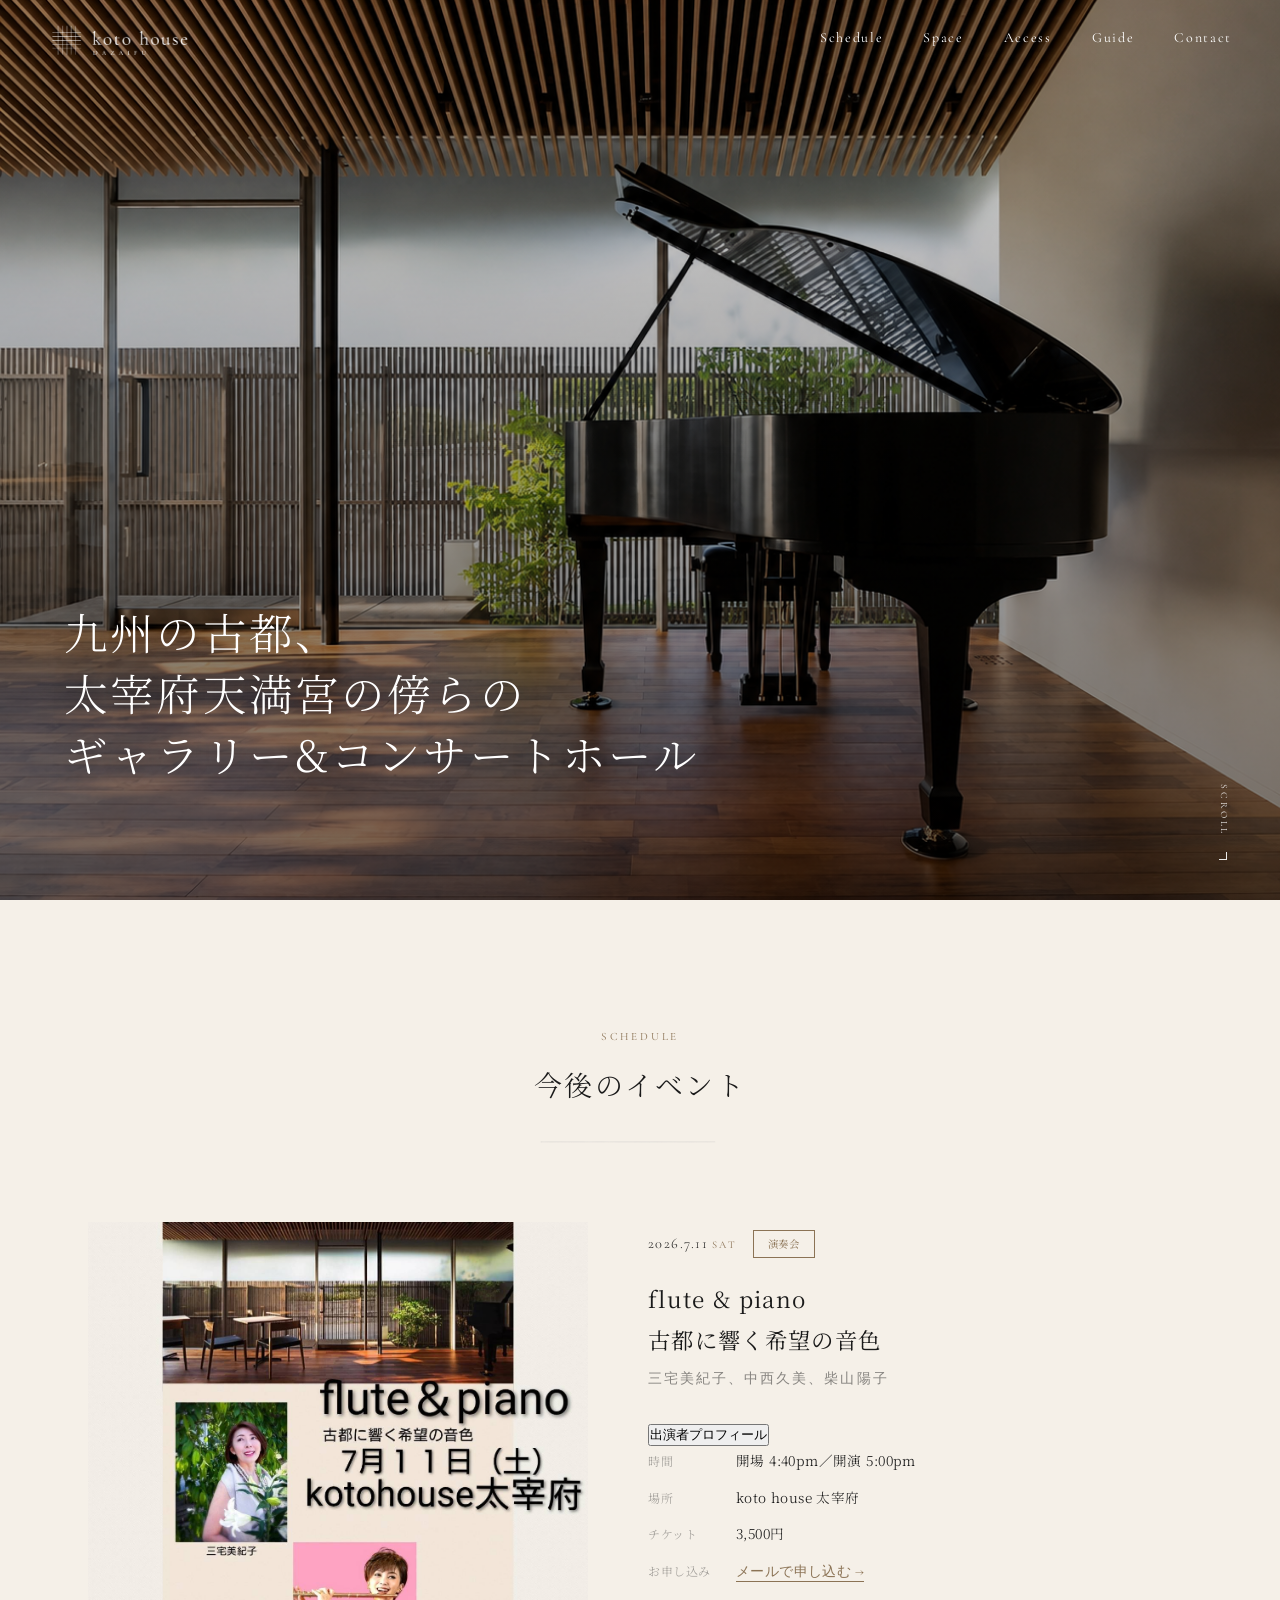
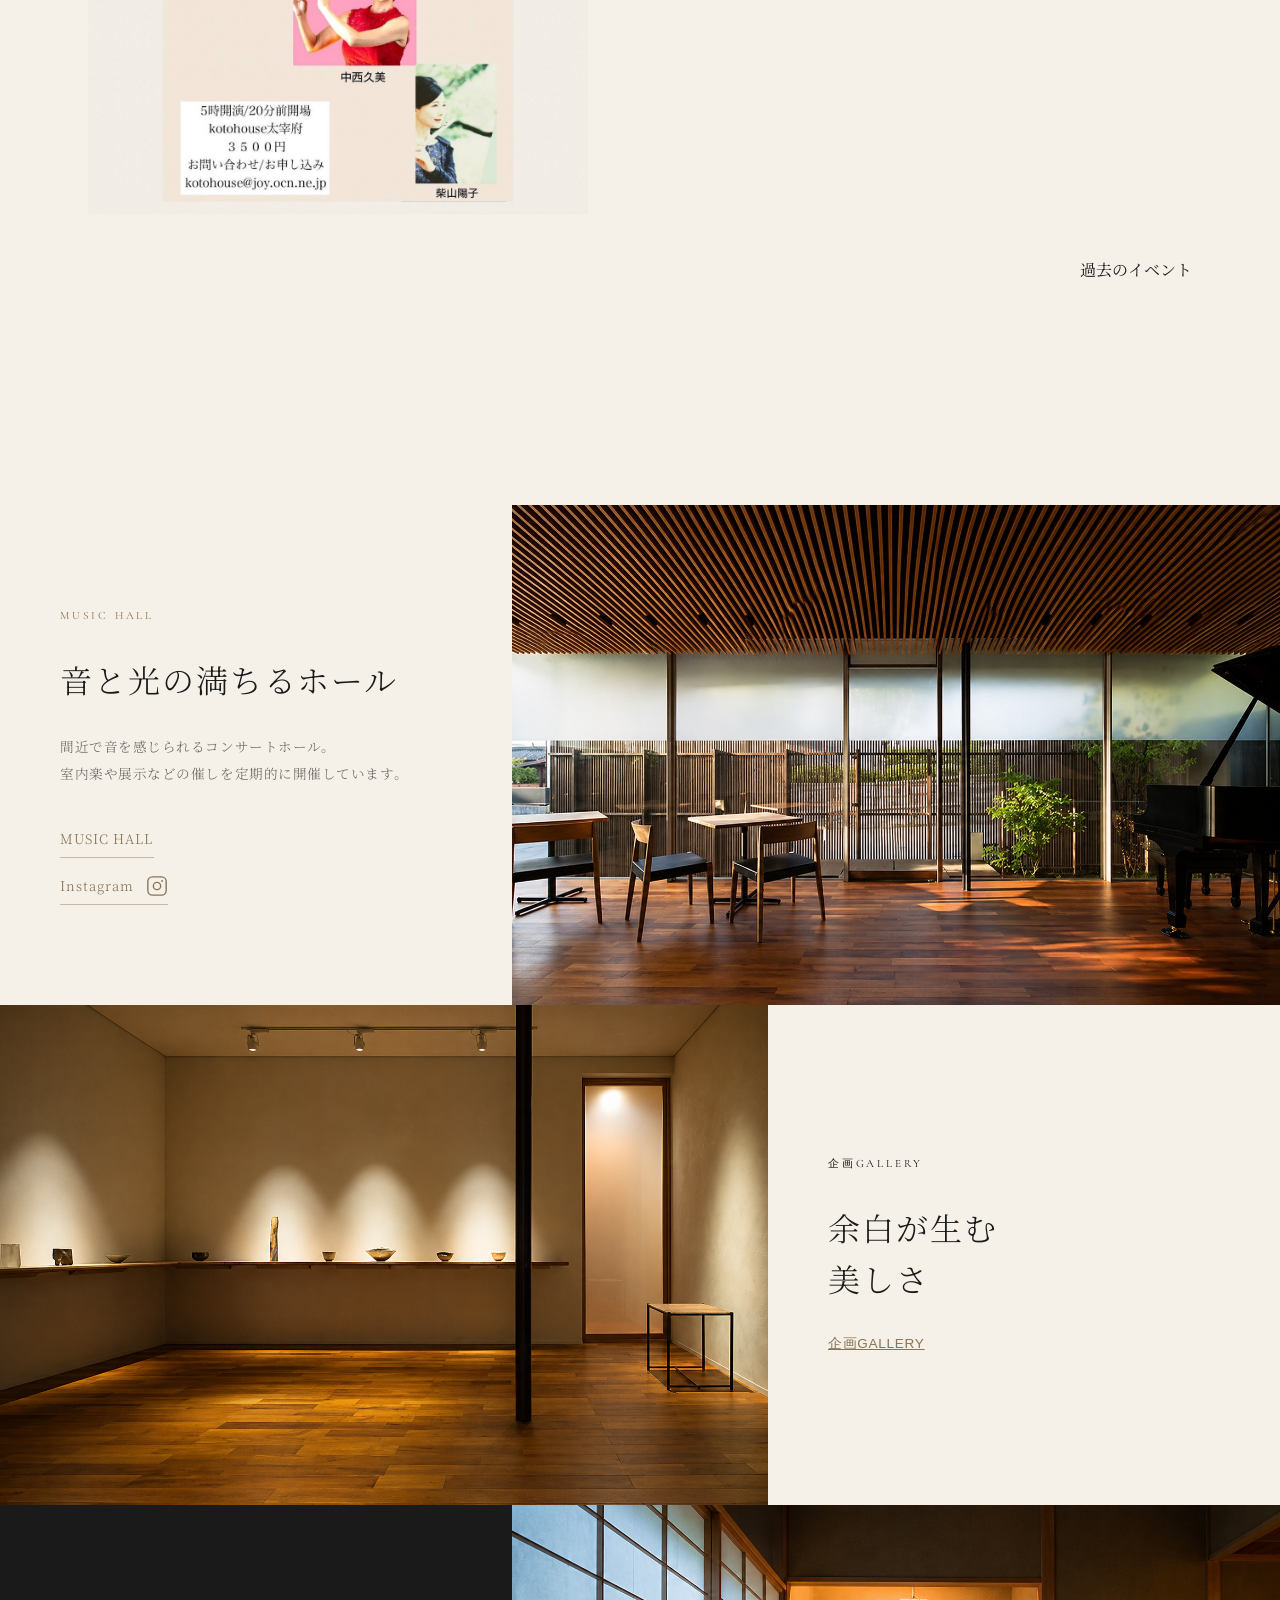
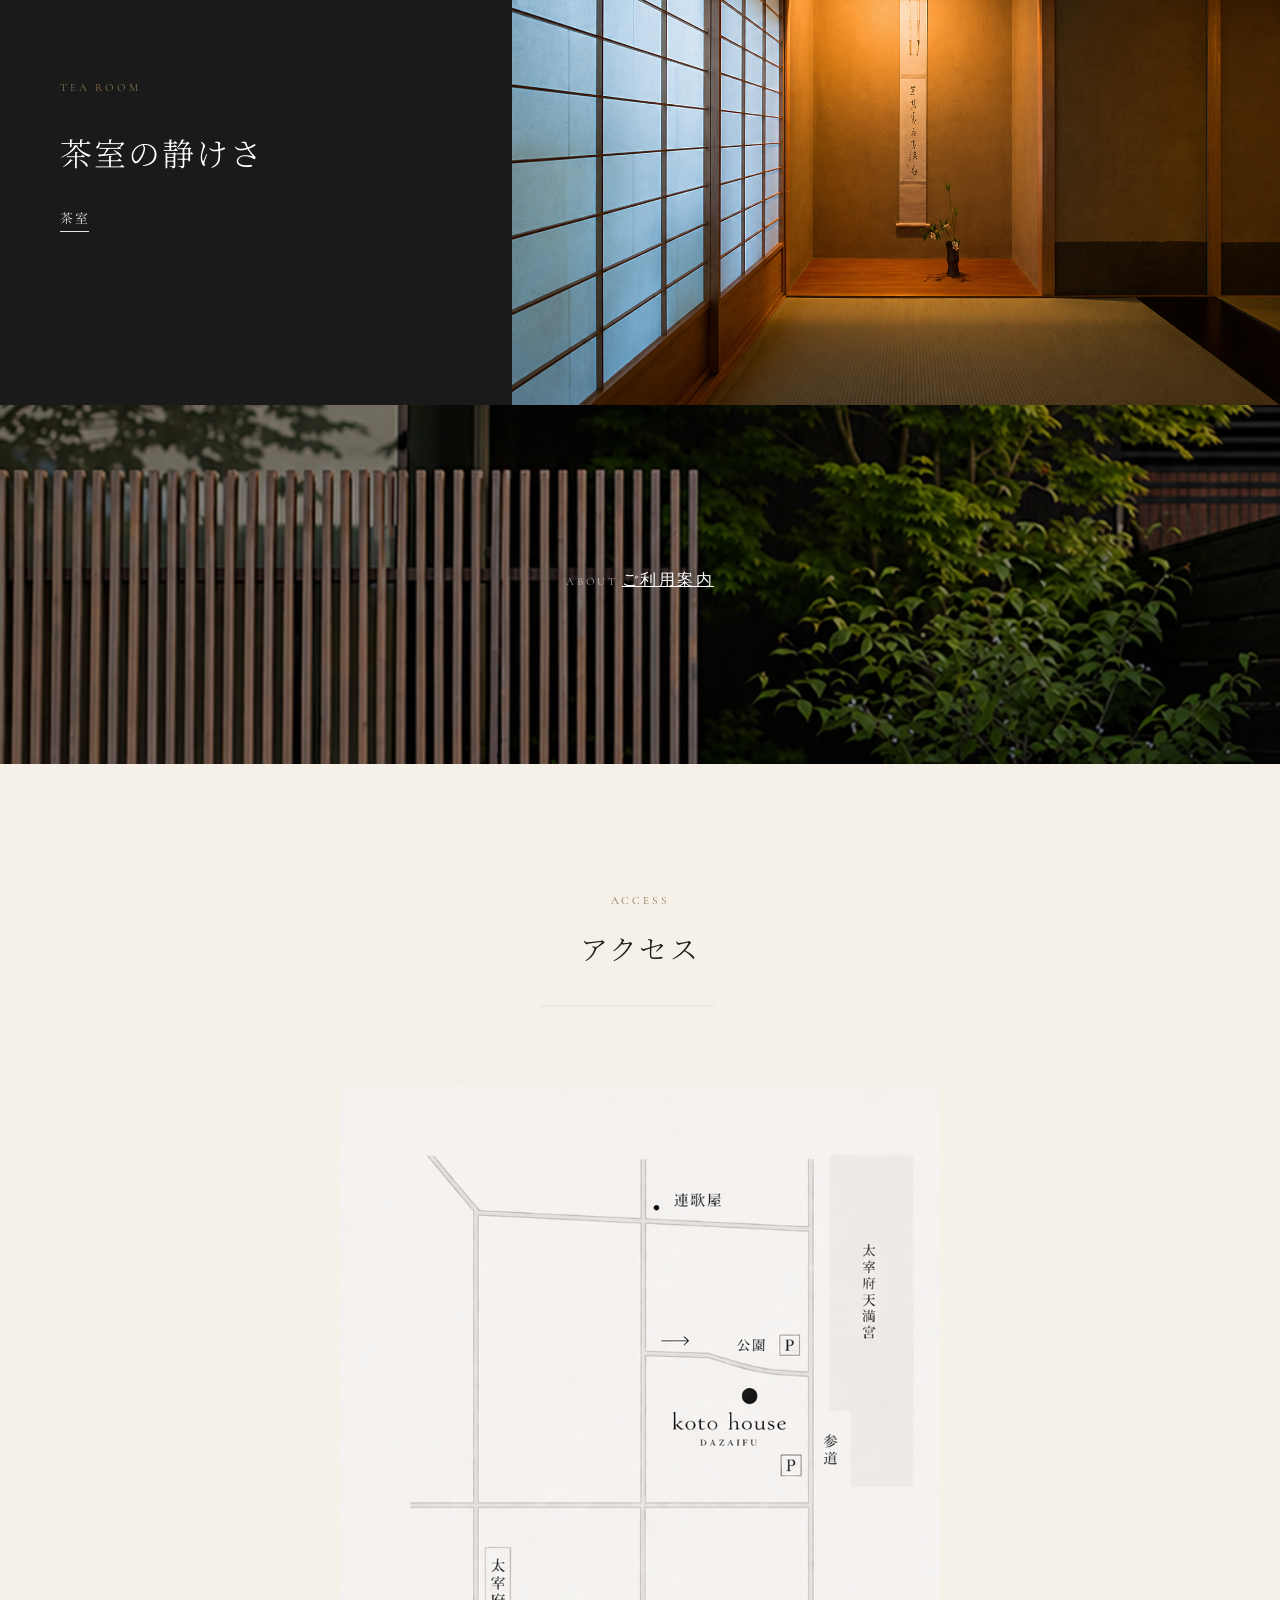
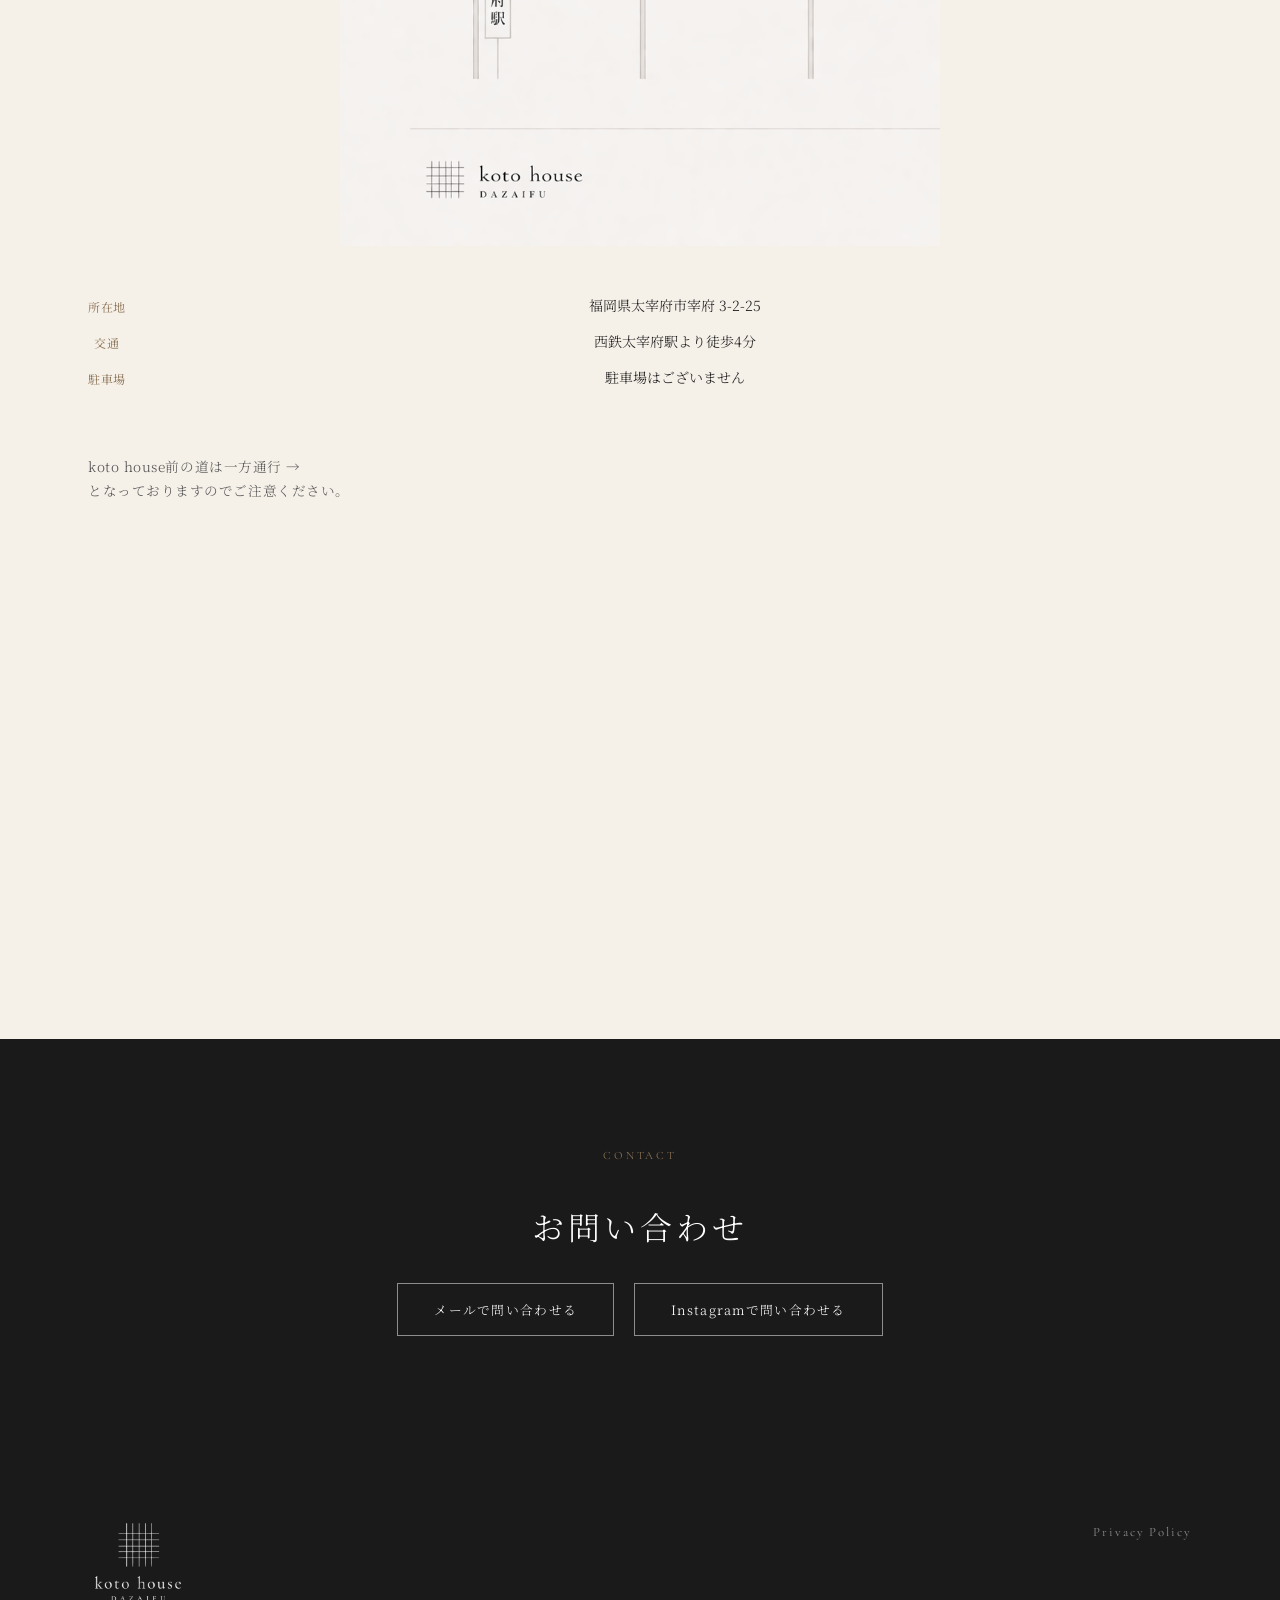
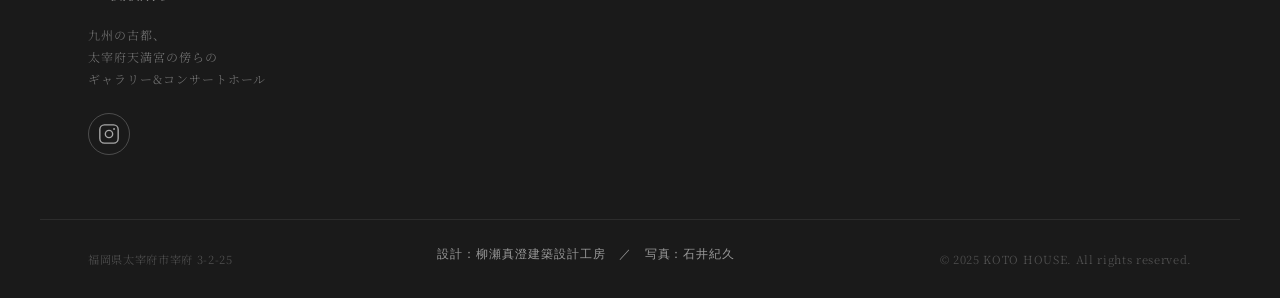
==== index.html @ 5e9577e1 "Update" ====
<!DOCTYPE html>
<html lang="ja">
<head>
  <meta charset="UTF-8">
  <meta name="viewport" content="width=device-width, initial-scale=1.0">
  <meta name="google-site-verification" content="5l8g4iYaHxybB0YobkbJAicx1CLKFB10DGPTapw8rK8">
  <title>koto house | 太宰府天満宮そばのギャラリー＆コンサートホール</title>
  <meta name="description" content="太宰府天満宮のほど近くに佇む、ギャラリー＆コンサートホール「Koto House（ことはうす・コトハウス）」。グランドピアノを備えたホールでは室内楽コンサートや展示を定期開催。太宰府で音と静寂に満ちた時間をお過ごしください。">
  <link rel="preconnect" href="https://fonts.googleapis.com">
  <link rel="preconnect" href="https://fonts.gstatic.com" crossorigin>
  <link href="https://fonts.googleapis.com/css2?family=Cormorant+Garamond:ital,wght@0,300;0,400;0,500;1,300;1,400&family=Noto+Serif+JP:wght@300;400;500&display=swap" rel="stylesheet">
  <link rel="icon" type="image/png" href="/favicon.png">
  <link rel="apple-touch-icon" href="/apple-touch-icon.png">
  <link rel="stylesheet" href="assets/css/style.css?v=20260530-hero-seo-title">
  <!-- OGP -->
  <meta property="og:title" content="koto houseー九州の古都、 太宰府天満宮の傍らの ギャラリー&amp;コンサートホール">
  <meta property="og:description" content="九州の古都、太宰府天満宮の傍らのギャラリー&コンサートホール">
  <meta property="og:image" content="https://koto-house.com/assets/images/musichall/hero.jpg">
  <meta property="og:image:secure_url" content="https://koto-house.com/assets/images/musichall/hero.jpg">
  <meta property="og:image:type" content="image/jpeg">
  <meta property="og:image:width" content="1200">
  <meta property="og:image:height" content="630">
  <meta property="og:url" content="https://koto-house.pages.dev/">
  <meta property="og:type" content="website">
  <meta property="og:site_name" content="KOTO HOUSE DAZAIFU">
  <meta name="twitter:card" content="summary_large_image">
  <meta name="twitter:title" content="koto houseー九州の古都、 太宰府天満宮の傍らの ギャラリー&amp;コンサートホール">
  <meta name="twitter:description" content="九州の古都、太宰府天満宮の傍らのギャラリー&コンサートホール">
  <meta name="twitter:image" content="https://koto-house.com/assets/images/musichall/hero.jpg">
  <script type="application/ld+json">
  {
    "@context": "https://schema.org",
    "@type": "LocalBusiness",
    "name": "Koto House",
    "alternateName": ["ことはうす", "コトハウス", "kotohouse", "koto house太宰府", "太宰府コンサートホール", "太宰府ギャラリー"],
    "url": "https://koto-house.com/",
    "address": {
      "@type": "PostalAddress",
      "addressRegion": "福岡県",
      "addressLocality": "太宰府市",
      "streetAddress": "宰府 3-2-25",
      "addressCountry": "JP"
    }
  }
  </script>
</head>
<body>

  <!-- ==================== NAVIGATION ==================== -->
  <header class="site-header" id="site-header">
    <nav class="nav-inner">
      <a href="#" class="nav-logo">
        <img src="assets/images/ui/logo-horizontal-white.png" alt="" class="logo logo--white">
        <img src="assets/images/ui/logo-horizontal-black.png" alt="" class="logo logo--black">
      </a>
      <ul class="nav-links">
        <li><a href="#schedule">Schedule</a></li>
        <li><a href="#tea-music">Space</a></li>
        <li><a href="#access">Access</a></li>
        <li><a href="guide.html">Guide</a></li>
        <li><a href="/guide#contact">Contact</a></li>
      </ul>
      <button class="hamburger" id="hamburger" aria-label="メニューを開く" aria-expanded="false">
        <img src="assets/images/ui/icon-hamburger.png" alt="" class="hamburger__icon">
        <span class="hamburger__bar"></span>
        <span class="hamburger__bar"></span>
        <span class="hamburger__bar"></span>
      </button>
    </nav>
  </header>

  <!-- SP ドロワーメニュー -->
  <div class="drawer" id="drawer" aria-hidden="true">
    <div class="drawer__logo">
      <a href="index.html">
        <img src="assets/images/ui/logo-stacked-white.png" alt="" class="drawer__logo-img">
      </a>
    </div>
    <button class="drawer__close" id="drawer-close" aria-label="メニューを閉じる">✕</button>
    <nav class="drawer__nav">
      <ul>
        <li><a href="#schedule" class="drawer__link">Schedule</a></li>
        <li><a href="#tea-music" class="drawer__link">Space</a></li>
        <li><a href="#access" class="drawer__link">Access</a></li>
        <li><a href="guide.html" class="drawer__link">Guide</a></li>
        <li><a href="/guide#contact" class="drawer__link">Contact</a></li>
      </ul>
    </nav>
  </div>
  <div class="drawer-overlay" id="drawer-overlay"></div>

  <main>

    <!-- ==================== HERO ==================== -->
    <section class="hero" id="hero">
      <div class="hero__bg">
        <img
          src="assets/images/hero-piano.png"
          alt="太宰府天満宮そばのギャラリー＆コンサートホール Koto House"
          class="hero__img"
          loading="eager"
        >
        <div class="hero__overlay"></div>
      </div>
      <div class="hero__content">
        <h1 class="seo-title">koto house｜太宰府天満宮そばのギャラリー＆コンサートホール</h1>
        <h2 class="hero__heading">
          九州の古都、<br>
          太宰府天満宮の傍らの<br>
          <span class="hero__heading-line">ギャラリー&amp;コンサートホール</span>
        </h2>
      </div>
      <div class="hero__scroll">
        <span class="hero__scroll-text">SCROLL</span>
        <span class="hero__scroll-arrow"></span>
      </div>
    </section>

    <!-- ==================== SCHEDULE ==================== -->
    <section class="schedule" id="schedule">
      <div class="container">
        <header class="section-header fade-in">
          <span class="section-label">SCHEDULE</span>
          <h2 class="section-title">今後のイベント</h2>
          <img src="assets/images/ui/divider.png" alt="" class="divider-img">
        </header>

        <div class="event-card fade-in">
          <div class="event-card__photo">
            <picture>
              <source media="(max-width: 768px)" srcset="assets/images/events/flute-piano.jpg">
              <img
                src="assets/images/events/flute-piano.jpg"
                alt="Koto House 太宰府で開催されるflute &amp; piano 古都に響く希望の音色の案内"
                class="event-card__img"
                loading="lazy"
              >
            </picture>
          </div>
          <div class="event-card__detail">
            <div class="event-card__meta">
              <span class="event-card__date">2026.7.11 <span class="event-card__day">SAT</span></span>
              <span class="badge badge--concert">演奏会</span>
            </div>
            <h3 class="event-card__title">flute &amp; piano<br class="sp-only"> 古都に響く希望の音色</h3>
            <p class="event-card__subtitle event-card__performers">三宅美紀子、中西久美、柴山陽子</p>
            <button type="button" class="event-card__profile-btn" data-performer-modal-open>出演者プロフィール</button>
            <dl class="event-card__info">
              <div class="event-card__info-row">
                <dt>時間</dt>
                <dd>開場 4:40pm／開演 5:00pm</dd>
              </div>
              <div class="event-card__info-row">
                <dt>場所</dt>
                <dd>koto house 太宰府</dd>
              </div>
              <div class="event-card__info-row">
                <dt>チケット</dt>
                <dd>3,500円</dd>
              </div>
              <div class="event-card__info-row">
                <dt>お申し込み</dt>
                <dd>
                  <a href="#ticket-modal" class="event-card__mail">メールで申し込む →</a>
                </dd>
              </div>
            </dl>
          </div>
        </div>

        <div class="schedule__past-link fade-in">
          <a href="past.html" class="schedule__past-btn">
            <span>過去のイベント</span>
          </a>
        </div>

      </div>
    </section>

    <!-- ==================== TEA & MUSIC ==================== -->
    <section class="teamusic" id="tea-music">
      <div class="teamusic__inner">
        <div class="teamusic__text fade-in-left">
          <span class="section-label section-label--accent">MUSIC HALL</span>
          <h2 class="teamusic__heading">音と光の満ちるホール</h2>
          <p class="teamusic__body">
            間近で音を感じられるコンサートホール。<br>
            室内楽や展示などの催しを定期的に開催しています。
          </p>
          <a href="/musichall" class="section-link teamusic__instagram">MUSIC HALL</a>
          <a href="https://www.instagram.com/kot_ohouse/" target="_blank" rel="noopener noreferrer" class="teamusic__instagram">
            <span>Instagram</span>
            <svg xmlns="http://www.w3.org/2000/svg" width="22" height="22" viewBox="0 0 24 24" fill="none" stroke="currentColor" stroke-width="1.5" stroke-linecap="round" stroke-linejoin="round" aria-hidden="true">
              <rect x="2" y="2" width="20" height="20" rx="5" ry="5"/>
              <circle cx="12" cy="12" r="4"/>
              <circle cx="17.5" cy="6.5" r="1" fill="currentColor" stroke="none"/>
            </svg>
          </a>
        </div>
        <div class="teamusic__photo fade-in-right">
          <img src="assets/images/tea-music.jpg" alt="Koto House 太宰府のグランドピアノを備えたコンサートホール" class="teamusic__img" loading="lazy">
        </div>
      </div>
    </section>

    <!-- ==================== GALLERY ==================== -->
    <section class="gallery" id="gallery">
      <div class="gallery__inner">
        <div class="gallery__photo fade-in-left">
          <img src="assets/images/gallery-space.png" alt="Koto House 太宰府の企画ギャラリースペース" class="gallery__img" loading="lazy">
        </div>
        <div class="gallery__text fade-in-right">
          <span class="section-label section-label--dark">企画GALLERY</span>
          <h2 class="gallery__heading">余白が生む<br>美しさ</h2>
          <a href="gallery.html" style="font-family:'Noto Sans JP',sans-serif;font-size:0.85rem;color:var(--color-accent);text-decoration:underline;letter-spacing:0.05em;">企画GALLERY</a>
        </div>
      </div>
    </section>

    <!-- ==================== TEA ROOM ==================== -->
    <section class="tearoom" id="tearoom">
      <div class="tearoom__inner">
        <div class="tearoom__text fade-in-left">
          <span class="section-label section-label--accent">TEA ROOM</span>
          <h2 class="tearoom__heading">茶室の静けさ</h2>
          <a href="tea-room.html" class="tearoom__cta tea-room-link">茶室</a>
        </div>
        <div class="tearoom__photo fade-in-right">
          <img src="assets/images/tea-room.png" alt="Koto House 太宰府の茶室" class="tearoom__img" loading="lazy">
        </div>
      </div>
    </section>

    <!-- ==================== ABOUT ==================== -->
    <section class="about" id="about">
      <div class="about__bg">
        <img src="assets/images/about-bg.png" alt="" class="about__img">
        <div class="about__overlay"></div>
      </div>
      <div class="about__content fade-in">
        <span class="section-label section-label--light">ABOUT</span>
        <a href="guide.html" style="font-family:'Noto Sans JP',sans-serif;font-size:1rem;color:var(--color-text);text-decoration:underline;letter-spacing:0.15em;">ご利用案内</a>
      </div>
    </section>

    <!-- ==================== ACCESS ==================== -->
    <section class="access" id="access">
      <div class="container">
        <header class="section-header fade-in">
          <span class="section-label">ACCESS</span>
          <h2 class="section-title">アクセス</h2>
          <img src="assets/images/ui/divider.png" alt="" class="divider-img">
        </header>
        <div class="access__inner fade-in">
          <div class="access__map">
            <button class="image-zoom access__map-zoom" type="button" aria-label="アクセスマップを拡大表示する">
              <img src="assets/images/access-map2.png" alt="Koto House 太宰府へのアクセスマップ" style="width:100%; height:auto; display:block;">
            </button>
          </div>
          <div class="access__info">
            <dl class="access__dl">
              <dt>所在地</dt>
              <dd>福岡県太宰府市宰府 3-2-25</dd>
              <dt>交通</dt>
              <dd>西鉄太宰府駅より徒歩4分</dd>
              <dt>駐車場</dt>
              <dd>駐車場はございません</dd>
            </dl>
          </div>
          <p class="access__caution">koto house前の道は一方通行 →<br>となっておりますのでご注意ください。</p>
          <iframe
            src="https://www.google.com/maps/embed?pb=!1m18!1m12!1m3!1d3326.273692335611!2d130.53067691268706!3d33.52026907325086!2m3!1f0!2f0!3f0!3m2!1i1024!2i768!4f13.1!3m3!1m2!1s0x35419b989f79b2cb%3A0x64a2d326a4f21d20!2z44CSODE4LTAxMTcg56aP5bKh55yM5aSq5a6w5bqc5biC5a6w5bqc77yT5LiB55uu77yS4oiS77yS77yV!5e0!3m2!1sja!2sjp!4v1777774301611!5m2!1sja!2sjp"
            width="100%" height="400" style="border:0; display:block;" allowfullscreen="" loading="lazy" referrerpolicy="no-referrer-when-downgrade">
          </iframe>
        </div>
      </div>
    </section>

    <!-- ==================== CONTACT ==================== -->
    <section class="guide-contact" id="contact">
      <div class="container">
        <div class="guide-contact__inner fade-in">
          <span class="section-label section-label--accent">CONTACT</span>
          <h2 class="guide-contact__heading">お問い合わせ</h2>
          <div class="guide-contact__btns">
            <a href="#contact-modal" class="guide-contact__btn" data-form-modal-open="contact">メールで問い合わせる</a>
            <a href="https://www.instagram.com/kot_ohouse/" target="_blank" rel="noopener noreferrer" class="guide-contact__btn">Instagramで問い合わせる</a>
          </div>
        </div>
      </div>
    </section>

  </main>

  <div class="image-modal" id="image-modal" aria-hidden="true">
    <button class="image-modal__close" type="button" aria-label="拡大表示を閉じる">✕</button>
    <button class="image-modal__backdrop" type="button" tabindex="-1" aria-label="拡大表示を閉じる"></button>
    <img src="assets/images/access-map2.png" alt="Koto House 太宰府へのアクセスマップ" class="image-modal__img">
  </div>

  <div class="form-modal" id="ticket-modal" aria-hidden="true" role="dialog" aria-modal="true" aria-labelledby="ticket-modal-title" hidden>
    <button class="form-modal__backdrop" type="button" data-form-modal-close tabindex="-1" aria-label="フォームを閉じる"></button>
    <div class="form-modal__panel" role="document">
      <button class="form-modal__close" type="button" data-form-modal-close aria-label="フォームを閉じる">×</button>
      <p class="form-modal__label">TICKET</p>
      <h2 class="form-modal__title" id="ticket-modal-title">チケット申し込み</h2>
      <form class="form-modal__form" action="https://formspree.io/f/mlgvlejd" method="POST" data-formspree-form>
        <input type="hidden" name="イベント名" value="flute &amp; piano 古都に響く希望の音色" data-ticket-event-name>
        <div class="form-modal__fields" data-form-fields>
          <label class="form-modal__field">
            <span>お名前</span>
            <input type="text" name="お名前" autocomplete="name" placeholder="山田 太郎" required>
          </label>
          <label class="form-modal__field">
            <span>メールアドレス</span>
            <input type="email" name="email" autocomplete="email" placeholder="example@mail.com" required>
          </label>
          <label class="form-modal__field">
            <span>催し物の種類</span>
            <select name="event_type" data-ticket-event-select required>
              <option value="flute &amp; piano 古都に響く希望の音色" selected>flute &amp; piano 古都に響く希望の音色</option>
            </select>
          </label>
          <label class="form-modal__field">
            <span>枚数</span>
            <select name="枚数" required>
              <option value="1枚">1枚</option>
              <option value="2枚">2枚</option>
              <option value="3枚">3枚</option>
              <option value="4枚">4枚</option>
              <option value="5枚">5枚</option>
              <option value="6枚">6枚</option>
            </select>
          </label>
          <label class="form-modal__field">
            <span>メッセージ・備考</span>
            <textarea name="メッセージ・備考" rows="5"></textarea>
          </label>
          <button class="form-modal__submit" type="submit">申し込む</button>
        </div>
        <p class="form-modal__message" data-form-message aria-live="polite"></p>
      </form>
    </div>
  </div>

  <div class="form-modal form-modal--dark" id="contact-modal" aria-hidden="true" role="dialog" aria-modal="true" aria-labelledby="contact-modal-title" hidden>
    <button class="form-modal__backdrop" type="button" data-form-modal-close tabindex="-1" aria-label="フォームを閉じる"></button>
    <div class="form-modal__panel" role="document">
      <button class="form-modal__close" type="button" data-form-modal-close aria-label="フォームを閉じる">×</button>
      <p class="form-modal__label">CONTACT</p>
      <h2 class="form-modal__title" id="contact-modal-title">お問い合わせ</h2>
      <form class="form-modal__form" action="https://formspree.io/f/mlgvlejd" method="POST" data-formspree-form>
        <div class="form-modal__fields" data-form-fields>
          <label class="form-modal__field">
            <span>お名前</span>
            <input type="text" name="お名前" autocomplete="name" placeholder="山田 太郎" required>
          </label>
          <label class="form-modal__field">
            <span>メールアドレス</span>
            <input type="email" name="email" autocomplete="email" placeholder="example@mail.com" required>
          </label>
          <label class="form-modal__field">
            <span>お問い合わせ種別</span>
            <select name="お問い合わせ種別" required>
              <option value="コンサート">コンサート</option>
              <option value="展示">展示</option>
              <option value="ワークショップ">ワークショップ</option>
              <option value="その他">その他</option>
            </select>
          </label>
          <label class="form-modal__field">
            <span>メッセージ</span>
            <textarea name="メッセージ" rows="6" required></textarea>
          </label>
          <button class="form-modal__submit" type="submit">送信する</button>
        </div>
        <p class="form-modal__message" data-form-message aria-live="polite"></p>
      </form>
    </div>
  </div>

  <div class="form-modal" id="performer-modal" aria-hidden="true" role="dialog" aria-modal="true" aria-labelledby="performer-modal-title" hidden>
    <button class="form-modal__backdrop" type="button" data-performer-modal-close tabindex="-1" aria-label="プロフィールを閉じる"></button>
    <div class="form-modal__panel performer-modal__panel" role="document">
      <button class="form-modal__close" type="button" data-performer-modal-close aria-label="プロフィールを閉じる">×</button>
      <p class="form-modal__label">PROFILE</p>
      <h2 class="form-modal__title" id="performer-modal-title"></h2>
      <p class="performer-modal__body" id="performer-modal-body"></p>
    </div>
  </div>

  <!-- ==================== FOOTER ==================== -->
  <footer class="site-footer">
    <div class="footer__inner">
      <div class="footer__brand">
        <a href="index.html">
          <img src="assets/images/ui/logo-stacked-white.png" alt="" class="footer__logo">
        </a>
        <p class="footer__tagline">九州の古都、<br>太宰府天満宮の傍らの<br>ギャラリー&amp;コンサートホール</p>
        <a href="https://www.instagram.com/kot_ohouse/" target="_blank" rel="noopener noreferrer" class="footer__brand-instagram" aria-label="Instagramを開く">
          <svg xmlns="http://www.w3.org/2000/svg" width="24" height="24" viewBox="0 0 24 24" fill="none" stroke="currentColor" stroke-width="1.5" stroke-linecap="round" stroke-linejoin="round">
            <rect x="2" y="2" width="20" height="20" rx="5" ry="5"/>
            <circle cx="12" cy="12" r="4"/>
            <circle cx="17.5" cy="6.5" r="1" fill="currentColor" stroke="none"/>
          </svg>
        </a>
      </div>
      <nav class="footer__nav">
        <ul>
          <li><a href="privacy.html">Privacy Policy</a></li>
        </ul>
      </nav>
    </div>
    <div class="footer__bottom">
      <p class="footer__address">福岡県太宰府市宰府 3-2-25</p>
      <p class="footer__credit">設計：柳瀬真澄建築設計工房　／　写真：石井紀久</p>
      <p class="footer__copy">&copy; 2025 KOTO HOUSE. All rights reserved.</p>
    </div>
  </footer>

  <script data-cfasync="false" src="/cdn-cgi/scripts/5c5dd728/cloudflare-static/email-decode.min.js"></script>
  <script src="assets/js/main.js?v=20260527-profile-button"></script>
</body>
</html>
---- assets/css/style.css ----
/* ============================================================
   KOTO HOUSE — style.css
   ============================================================ */

/* ---------- Custom Properties ---------- */
:root {
  --color-dark: #1a1a1a;
  --color-bg: #f5f0e8;
  --color-accent: #8b7355;
  --color-white: #ffffff;
  --color-mid: #555555;
  --color-border: rgba(139, 115, 85, 0.32);

  --font-jp: 'Noto Serif JP', serif;
  --font-en: 'Cormorant Garamond', serif;

  --nav-h: 72px;
  --transition: 0.4s ease;
  --ease-out: cubic-bezier(0.22, 1, 0.36, 1);
}

/* ---------- Reset ---------- */
*, *::before, *::after {
  box-sizing: border-box;
  margin: 0;
  padding: 0;
}

html {
  scroll-behavior: smooth;
  font-size: 16px;
  overflow-x: hidden;
}

body {
  font-family: var(--font-jp);
  background: var(--color-bg);
  color: var(--color-dark);
  line-height: 1.8;
  overflow-x: hidden;
}

img {
  max-width: 100%;
  height: auto;
  display: block;
}

ul {
  list-style: none;
}

a {
  text-decoration: none;
  color: inherit;
}

/* ---------- Horizontal overflow guard ---------- */
main > section {
  max-width: 100%;
  overflow-x: hidden;
}

/* ---------- Container ---------- */
.container {
  max-width: 1200px;
  margin: 0 auto;
  padding: 0 48px;
}

@media (max-width: 768px) {
  .container { padding: 0 24px; }
}

/* ============================================================
   NAVIGATION
   ============================================================ */
.site-header {
  position: fixed;
  top: 0;
  left: 0;
  right: 0;
  z-index: 1000;
  height: var(--nav-h);
  transition: background var(--transition), box-shadow var(--transition);
}

.site-header.scrolled {
  background: rgba(255, 255, 255, 0.95);
  backdrop-filter: blur(8px);
  box-shadow: 0 1px 0 rgba(0,0,0,0.08);
}

.site-header.scrolled .logo--white    { display: none; }
.site-header.scrolled .logo--black    { display: block; }
.site-header.scrolled .nav-links a    { color: var(--color-dark); }
.site-header.scrolled .hamburger__bar { background: var(--color-dark); }

.nav-inner {
  max-width: 1440px;
  margin: 0 auto;
  padding: 0 48px;
  height: 100%;
  display: flex;
  align-items: center;
  justify-content: space-between;
}

.nav-logo {
  display: flex;
  align-items: center;
  border: none;
  outline: none;
}

.nav-logo,
.nav-logo img,
.logo,
.footer__logo {
  border: none !important;
  outline: none !important;
  box-shadow: none !important;
  text-decoration: none !important;
}

.logo {
  width: 180px;
  height: auto;
}

.logo--black { display: none; }
.logo--white { display: block; }

.nav-links {
  display: flex;
  gap: 40px;
}

.nav-links a {
  font-family: var(--font-en);
  font-size: 0.875rem;
  font-weight: 400;
  letter-spacing: 0.12em;
  color: var(--color-white);
  transition: opacity var(--transition);
}

.nav-links a:hover { opacity: 0.6; }

.hamburger {
  display: none;
  flex-direction: column;
  gap: 5px;
  background: none;
  border: none;
  cursor: pointer;
  padding: 8px;
}

.hamburger__icon { display: none; }

.hamburger__bar {
  display: block;
  width: 24px;
  height: 1.5px;
  background: var(--color-white);
  transition: transform 0.3s, opacity 0.3s;
}

@media (max-width: 768px) {
  .nav-links { display: none; }
  .hamburger  { display: flex; }

  /* SP ナビ内パディング（ロゴ位置調整） */
  .nav-inner {
    padding: 16px 20px;
    height: auto;
  }

  /* SP ロゴサイズ */
  .logo { width: 160px; }

  /* scrolled前: 透明ヘッダー・白ロゴ・白バー */
  .site-header:not(.scrolled) {
    background: transparent;
    box-shadow: none;
  }
  .site-header:not(.scrolled) .logo--white { display: block; }
  .site-header:not(.scrolled) .logo--black { display: none;  }

  /* scrolled後: ロゴ非表示・ヘッダー透明・pointer-events無効 */
  .site-header.scrolled {
    background: transparent !important;
    box-shadow: none !important;
    backdrop-filter: none !important;
    pointer-events: none;
  }
  .site-header.scrolled .nav-logo { display: none; }

  /* ハンバーガー: スクロール位置に関わらず常に右上固定 */
  .hamburger {
    position: fixed;
    top: 20px;
    right: 22px;
    z-index: 1001;
    pointer-events: auto;
    padding: 0;
    gap: 6px;
    border-radius: 50%;
    transition: background 0.3s, padding 0.3s;
  }
  .hamburger__bar {
    width: 21px;
    height: 1px;
  }

  /* scrolled後: 白円形背景・黒バー */
  .hamburger.has-bg {
    background: rgba(255,255,255,0.86);
    padding: 8px;
  }
  .hamburger.has-bg .hamburger__bar {
    background: var(--color-dark);
  }
}

/* ============================================================
   DRAWER (SP)
   ============================================================ */
.drawer {
  position: fixed;
  top: 0;
  right: -100%;
  width: 280px;
  height: 100%;
  background: var(--color-dark);
  z-index: 200;
  transition: right 0.4s var(--ease-out);
  display: flex;
  flex-direction: column;
  padding: 80px 40px;
}

.drawer.is-open {
  right: 0;
}

.drawer__close {
  position: absolute;
  top: 24px;
  right: 24px;
  background: none;
  border: none;
  color: var(--color-white);
  font-size: 1.25rem;
  cursor: pointer;
  opacity: 0.7;
  transition: opacity 0.2s;
}

.drawer__close:hover { opacity: 1; }

.drawer__logo { display: none; }

.drawer__nav ul {
  display: flex;
  flex-direction: column;
  gap: 32px;
}

.drawer__link {
  font-family: var(--font-en);
  font-size: 1.25rem;
  letter-spacing: 0.12em;
  color: var(--color-white);
  transition: opacity 0.2s;
}

.drawer__link:hover { opacity: 0.6; }

.drawer-overlay {
  position: fixed;
  inset: 0;
  background: rgba(0,0,0,0.5);
  z-index: 150;
  opacity: 0;
  pointer-events: none;
  transition: opacity 0.4s;
}

.drawer-overlay.is-active {
  opacity: 1;
  pointer-events: auto;
}

/* SP: ドロワーを全画面オーバーレイに変更 */
@media (max-width: 768px) {
  .drawer {
    top: 0;
    right: 0;
    bottom: 0;
    left: 0;
    width: 100%;
    height: 100%;
    background: rgba(26,26,26,0.95);
    padding: 0;
    display: flex;
    flex-direction: column;
    align-items: center;
    justify-content: center;
    gap: 48px;
    z-index: 1200;
    transform: translateY(-100%);
    transition: transform 0.4s var(--ease-out);
  }
  .drawer.is-open {
    right: 0;
    transform: translateY(0);
  }
  .drawer__logo {
    display: block;
    text-align: center;
  }
  .drawer__logo-img {
    width: 90px;
    height: auto;
    opacity: 0.9;
  }
  .drawer__nav ul {
    text-align: center;
    gap: 40px;
  }
  .drawer__link {
    font-family: var(--font-en);
    font-size: 2rem;
    letter-spacing: 0.1em;
    color: var(--color-white);
  }
  .drawer__close {
    top: 20px;
    right: 24px;
    font-size: 1.5rem;
    opacity: 0.8;
  }
  .drawer-overlay { display: none; }
}

/* ============================================================
   SECTION COMMON
   ============================================================ */
.section-header {
  text-align: center;
  padding-bottom: 56px;
}

.section-label {
  display: inline-block;
  font-family: var(--font-en);
  font-size: 0.7rem;
  letter-spacing: 0.25em;
  color: var(--color-accent);
  margin-bottom: 12px;
}

.section-label--dark   { color: var(--color-dark); }
.section-label--light  { color: rgba(255,255,255,0.6); }
.section-label--accent { color: var(--color-accent); }

.section-title {
  font-family: var(--font-jp);
  font-size: 1.75rem;
  font-weight: 300;
  letter-spacing: 0.08em;
  margin-bottom: 24px;
}

.section-label-img,
.divider-img {
  display: block;
  margin: 0 auto 16px;
  height: 16px;
  width: auto;
  opacity: 0.4;
}

/* ============================================================
   HERO
   ============================================================ */
.hero {
  position: relative;
  height: 100vh;
  min-height: 600px;
  display: flex;
  align-items: flex-end;
  overflow: hidden;
  padding-top: 80px;
}

.hero__bg {
  position: absolute;
  inset: 0;
  pointer-events: none;
}

.hero__img {
  width: 100%;
  height: 100%;
  object-fit: cover;
  object-position: center;
}

.hero__overlay {
  position: absolute;
  inset: 0;
  pointer-events: none;
  background: linear-gradient(
    to top,
    rgba(0, 0, 0, 0.55) 0%,
    rgba(0, 0, 0, 0.35) 50%,
    rgba(0, 0, 0, 0.15) 100%
  );
}

.hero__content {
  position: relative;
  z-index: 2;
  padding: 0 64px 96px;
  max-width: 800px;
}

.hero__eyebrow {
  margin-bottom: 20px;
}

.en-sm {
  font-family: var(--font-en);
  font-size: 0.75rem;
  letter-spacing: 0.3em;
  color: rgba(255,255,255,0.55);
}

.hero__heading {
  font-family: var(--font-jp);
  font-size: clamp(2rem, 3.4vw, 3.4rem);
  font-weight: 300;
  color: var(--color-white);
  line-height: 1.4;
  letter-spacing: 0.05em;
  margin-bottom: 20px;
  text-shadow: 0 2px 20px rgba(0,0,0,0.4);
  max-width: 980px;
}

.hero__heading-line {
  display: inline-block;
  max-width: 100%;
}

.hero__sub {
  font-family: var(--font-en);
  font-size: 0.875rem;
  font-weight: 300;
  font-style: italic;
  color: rgba(255,255,255,0.55);
  letter-spacing: 0.1em;
  margin-bottom: 40px;
  text-shadow: 0 2px 20px rgba(0,0,0,0.4);
}

.hero__cta {
  display: inline-flex;
  align-items: center;
  justify-content: center;
  gap: 8px;
  width: auto;
  min-width: 200px;
  border: 1px solid rgba(255,255,255,0.4);
  padding: 14px 40px;
  color: var(--color-white);
  font-family: var(--font-jp);
  font-size: 0.8rem;
  font-weight: 300;
  letter-spacing: 0.12em;
  transition: background var(--transition), border-color var(--transition);
}

.hero__cta:hover {
  background: rgba(255,255,255,0.12);
  border-color: rgba(255,255,255,0.7);
}

.hero__cta-img { display: none; }

.hero__cta-arrow {
  height: 12px;
  width: auto;
  opacity: 0.7;
  filter: invert(1);
}

.hero__scroll {
  position: absolute;
  bottom: 40px;
  right: 48px;
  display: flex;
  flex-direction: column;
  align-items: center;
  gap: 8px;
  z-index: 2;
}

.scroll-indicator__img {
  height: 40px;
  width: auto;
  opacity: 0.5;
  animation: scrollPulse 2.4s ease-in-out infinite;
}

.hero__scroll-text {
  font-family: var(--font-en);
  font-size: 0.6rem;
  letter-spacing: 0.3em;
  color: rgba(255,255,255,0.9);
  writing-mode: vertical-rl;
}

.hero__scroll-arrow {
  display: block;
  width: 8px;
  height: 8px;
  border-right: 1px solid rgba(255,255,255,0.9);
  border-bottom: 1px solid rgba(255,255,255,0.9);
  margin-top: 8px;
  animation: bounce 1.5s infinite;
}

@keyframes bounce {
  0%, 100% { transform: rotate(45deg) translateY(0); }
  50%       { transform: rotate(45deg) translateY(6px); }
}

@keyframes scrollPulse {
  0%, 100% { opacity: 0.3; transform: translateY(0); }
  50% { opacity: 0.6; transform: translateY(6px); }
}

@media (max-width: 768px) {
  .hero__content { padding: 0 24px 80px; }
  .hero__heading { font-size: clamp(1.35rem, 6.5vw, 2.1rem); line-height: 1.55; }
  .hero__scroll { right: 24px; bottom: 24px; }
}

/* ============================================================
   SCHEDULE
   ============================================================ */
.schedule { 
  background: var(--color-bg);
  padding: 120px 0;
}

.schedule__past-link {
  display: flex;
  justify-content: flex-end;
  margin-top: 42px;
}

.schedule-list {
  display: flex;
  flex-direction: column;
  gap: 0;
  margin-bottom: 56px;
}

.schedule-item {
  display: grid;
  grid-template-columns: 140px 100px 1fr auto;
  align-items: center;
  gap: 32px;
  padding: 28px 0;
  border-top: 1px solid rgba(26,26,26,0.12);
  transition: background var(--transition);
  cursor: pointer;
}

.schedule-item:last-child {
  border-bottom: 1px solid rgba(26,26,26,0.12);
}

.schedule-item:hover {
  background: rgba(139,115,85,0.04);
}

.schedule-date {
  display: flex;
  flex-direction: column;
}

.schedule-date__block {
  display: flex;
  align-items: baseline;
  gap: 8px;
}

.date-num {
  font-family: var(--font-en);
  font-size: 1.75rem;
  font-weight: 300;
  color: var(--color-dark);
  line-height: 1;
}

.date-day {
  font-family: var(--font-en);
  font-size: 0.65rem;
  letter-spacing: 0.2em;
  color: var(--color-accent);
  font-weight: 400;
}

.date-month-year {
  font-family: var(--font-en);
  font-size: 0.65rem;
  letter-spacing: 0.15em;
  color: rgba(26,26,26,0.4);
  margin-top: 4px;
}

.schedule-badge {
  display: flex;
  align-items: center;
}

.badge {
  display: inline-flex;
  align-items: center;
  justify-content: center;
  padding: 4px 14px;
  font-family: var(--font-jp);
  font-size: 0.65rem;
  font-weight: 400;
  letter-spacing: 0.08em;
  border: 1px solid;
}

.badge--concert {
  color: var(--color-accent);
  border-color: var(--color-accent);
}

.badge--exhibition {
  color: var(--color-dark);
  border-color: rgba(26,26,26,0.35);
}

.schedule-info {
  display: flex;
  flex-direction: column;
  gap: 6px;
}

.schedule-info__title {
  font-family: var(--font-jp);
  font-size: 1rem;
  font-weight: 400;
  letter-spacing: 0.05em;
  color: var(--color-dark);
}

.schedule-info__time {
  font-family: var(--font-jp);
  font-size: 0.75rem;
  font-weight: 300;
  color: rgba(26,26,26,0.5);
  letter-spacing: 0.03em;
}

.schedule-arrow {
  height: 14px;
  width: auto;
  opacity: 0.3;
  transition: opacity var(--transition), transform var(--transition);
}

.schedule-item:hover .schedule-arrow {
  opacity: 0.7;
  transform: translateX(4px);
}

.schedule-more {
  text-align: center;
}

.link-schedule,
.link-detail {
  display: inline-flex;
  align-items: center;
  gap: 10px;
  font-family: var(--font-jp);
  font-size: 0.8rem;
  font-weight: 300;
  letter-spacing: 0.1em;
  color: var(--color-accent);
  border-bottom: 1px solid var(--color-accent);
  padding-bottom: 4px;
  transition: opacity var(--transition);
}

.link-schedule:hover,
.link-detail:hover { opacity: 0.6; }

.link-img { display: none; }

.arrow-sm {
  height: 10px;
  width: auto;
  opacity: 0.6;
}

@media (max-width: 900px) {
  .schedule-item {
    grid-template-columns: 100px 80px 1fr;
    gap: 20px;
  }
  .schedule-arrow { display: none; }
}

@media (max-width: 768px) {
  .schedule { padding: 80px 0; }
  .schedule-item {
    grid-template-columns: 1fr;
    gap: 8px;
    padding: 16px 0;
  }
  .schedule-date__block { align-items: center; }
  .date-num { font-size: 1.25rem; }

  /* SP toggle: 3件目以降は初期非表示 */
  .schedule-item--extra { display: none; }
  .schedule-list.is-expanded .schedule-item--extra { display: grid; }
}

/* ============================================================
   EVENT CARD
   ============================================================ */
.event-card {
  display: flex;
  gap: 60px;
  align-items: flex-start;
}

.event-card__photo {
  flex: 0 0 auto;
  width: 50%;
  max-width: 500px;
}

.event-card__photo picture {
  display: block;
}

.event-card__img {
  width: 100%;
  height: auto;
  display: block;
}

.event-card__detail {
  flex: 1;
  padding-top: 8px;
}

.event-card__meta {
  display: flex;
  align-items: center;
  gap: 16px;
  margin-bottom: 20px;
}

.event-card__date {
  font-family: var(--font-en);
  font-size: 0.9rem;
  font-weight: 300;
  letter-spacing: 0.1em;
  color: var(--color-dark);
}

.event-card__day {
  font-size: 0.65rem;
  letter-spacing: 0.2em;
  color: var(--color-accent);
  font-weight: 400;
}

.event-card__title {
  font-family: var(--font-jp);
  font-size: 1.4rem;
  font-weight: 400;
  letter-spacing: 0.06em;
  color: var(--color-dark);
  margin-bottom: 8px;
}

.event-card__subtitle {
  font-family: var(--font-en);
  font-size: 0.85rem;
  font-weight: 300;
  letter-spacing: 0.15em;
  color: rgba(26,26,26,0.5);
  margin-bottom: 28px;
}

.event-card__info {
  display: flex;
  flex-direction: column;
  gap: 12px;
}

.event-card__info-row {
  display: flex;
  gap: 16px;
}

.event-card__info-row dt {
  font-family: var(--font-jp);
  font-size: 0.75rem;
  font-weight: 300;
  letter-spacing: 0.05em;
  color: rgba(26,26,26,0.4);
  min-width: 72px;
  flex-shrink: 0;
  padding-top: 2px;
}

.event-card__info-row dd {
  font-family: var(--font-jp);
  font-size: 0.85rem;
  font-weight: 300;
  letter-spacing: 0.03em;
  color: var(--color-dark);
}

.event-card__mail {
  font-family: var(--font-en);
  font-size: 0.85rem;
  letter-spacing: 0.03em;
  color: var(--color-accent);
  border-bottom: 1px solid var(--color-accent);
  padding-bottom: 1px;
  transition: opacity var(--transition);
}

.event-card__mail:hover { opacity: 0.6; }

.event-card__soldout {
  display: inline-flex;
  align-items: center;
  color: var(--color-accent);
  font-weight: 400;
  letter-spacing: 0.08em;
}

.event-card__closed {
  color: rgba(26,26,26,0.5);
}

@media (max-width: 768px) {
  .event-card {
    flex-direction: column;
    gap: 28px;
  }
  .event-card__photo {
    width: 100%;
    max-width: 100%;
  }
}

/* ============================================================
   TEA & MUSIC
   ============================================================ */
.teamusic {
  background: var(--color-bg);
  overflow: hidden;
  padding: 100px 0 0;
}

.teamusic__inner {
  display: grid;
  grid-template-columns: 40% 60%;
}

.teamusic__text {
  display: flex;
  flex-direction: column;
  justify-content: center;
  padding: 0 60px;
}

.teamusic__heading {
  font-family: var(--font-jp);
  font-size: clamp(1.5rem, 2.5vw, 2.25rem);
  font-weight: 300;
  line-height: 1.6;
  letter-spacing: 0.06em;
  margin: 16px 0 28px;
  color: var(--color-dark);
}

.teamusic__body {
  font-family: var(--font-jp);
  font-size: 0.85rem;
  font-weight: 300;
  line-height: 2;
  color: rgba(26, 26, 26, 0.65);
  letter-spacing: 0.04em;
  margin-bottom: 40px;
}

.teamusic__instagram {
  display: inline-flex;
  align-items: center;
  align-self: flex-start;
  gap: 12px;
  color: var(--color-accent);
  font-family: var(--font-jp);
  font-size: 0.82rem;
  font-weight: 300;
  letter-spacing: 0.08em;
  border-bottom: 1px solid rgba(139,115,85,0.45);
  padding-bottom: 6px;
  transition: opacity var(--transition), border-color var(--transition);
}

.teamusic__instagram:hover {
  opacity: 0.7;
  border-color: var(--color-accent);
}

.teamusic__instagram svg {
  flex: 0 0 auto;
}

.section-link {
  display: inline-flex;
  align-items: center;
  align-self: flex-start;
  gap: 12px;
  color: var(--color-accent);
  font-family: var(--font-jp);
  font-size: 0.82rem;
  font-weight: 300;
  letter-spacing: 0.08em;
  border-bottom: 1px solid rgba(139,115,85,0.45);
  padding-bottom: 6px;
  transition: opacity var(--transition), border-color var(--transition);
}

.section-link:hover {
  opacity: 0.7;
  border-color: var(--color-accent);
}

.teamusic__text .section-link {
  margin-bottom: 16px;
}

.teamusic__cta {
  display: inline-flex;
  align-items: center;
  align-self: flex-start;
  border: 1px solid var(--color-accent);
  padding: 13px 28px;
  color: var(--color-accent);
  font-family: var(--font-jp);
  font-size: 0.8rem;
  letter-spacing: 0.12em;
  transition: background 0.3s var(--ease-out);
}

.teamusic__cta:hover {
  background: rgba(139, 115, 85, 0.08);
}

.teamusic__photo {
  overflow: hidden;
  position: relative;
  height: 500px;
}

.teamusic__img {
  width: 100%;
  height: 100%;
  object-fit: cover;
  transition: transform 0.8s var(--ease-out);
}

.teamusic__photo:hover .teamusic__img {
  transform: scale(1.04);
}

@media (max-width: 768px) {
  .teamusic__inner {
    grid-template-columns: 1fr;
  }
  .teamusic__photo {
    height: 300px;
    order: -1;
  }
  .teamusic__text {
    padding: 40px 24px;
  }
}

/* ============================================================
   GALLERY
   ============================================================ */
.gallery {
  background: var(--color-white);
  padding: 0;
  margin: 0;
}

.gallery__inner {
  display: grid;
  grid-template-columns: 60% 40%;
}
.gallery__photo {
  overflow: hidden;
  position: relative;
  height: 500px;
}

.gallery__img {
  width: 100%;
  height: 100%;
  object-fit: cover;
  transition: transform 0.8s var(--ease-out);
}

.gallery__photo:hover .gallery__img {
  transform: scale(1.04);
}

.gallery__text {
  display: flex;
  flex-direction: column;
  justify-content: center;
  padding: 0 60px;
  background: var(--color-bg);
}

.gallery__heading {
  font-family: var(--font-jp);
  font-size: clamp(1.5rem, 2.5vw, 2.25rem);
  font-weight: 300;
  line-height: 1.6;
  letter-spacing: 0.06em;
  margin: 16px 0 28px;
  color: var(--color-dark);
}

.gallery__body {
  font-family: var(--font-jp);
  font-size: 0.85rem;
  font-weight: 300;
  line-height: 2;
  color: rgba(26,26,26,0.65);
  letter-spacing: 0.04em;
  margin-bottom: 40px;
}
@media (max-width: 768px) {
  .gallery {
    background: var(--color-bg);
    padding: 120px 24px;
  }
  .gallery__inner {
    display: flex;
    flex-direction: column;
  }
  .gallery__photo {
    height: 54vh;
    min-height: 360px;
    margin: 0 -24px 56px;
  }
  .gallery__img { object-fit: cover; }
  .gallery__text {
    padding: 0;
    background: transparent;
    max-width: 78%;
  }
  .gallery__heading {
    font-size: 1.75rem;
    line-height: 1.8;
    letter-spacing: 0.11em;
    margin: 0 0 24px;
  }
  .gallery__body {
    font-size: 0.86rem;
    line-height: 2.25;
    letter-spacing: 0.07em;
    margin-bottom: 34px;
  }
}

/* ============================================================
   TEA ROOM
   ============================================================ */
.tearoom {
  background: #1a1a1a;
  overflow: hidden;
  padding: 0;
}

.tearoom__inner {
  display: grid;
  grid-template-columns: 40% 60%;
}

.tearoom__text {
  display: flex;
  flex-direction: column;
  justify-content: center;
  padding: 0 60px;
}

.tearoom__heading {
  font-family: var(--font-jp);
  font-size: clamp(1.5rem, 2.5vw, 2.25rem);
  font-weight: 300;
  line-height: 1.6;
  letter-spacing: 0.06em;
  margin: 16px 0 28px;
  color: var(--color-white);
}

.tearoom__body {
  font-family: var(--font-jp);
  font-size: 0.85rem;
  font-weight: 300;
  line-height: 2;
  color: rgba(255, 255, 255, 0.65);
  letter-spacing: 0.04em;
  margin-bottom: 40px;
}

.tearoom__cta {
  display: inline-flex;
  align-items: center;
  align-self: flex-start;
  border: 1px solid rgba(255, 255, 255, 0.45);
  padding: 13px 28px;
  color: var(--color-white);
  font-family: var(--font-jp);
  font-size: 0.8rem;
  letter-spacing: 0.12em;
  transition: background 0.3s var(--ease-out), border-color 0.3s;
}

.tearoom__cta:hover {
  background: rgba(255, 255, 255, 0.1);
  border-color: rgba(255, 255, 255, 0.8);
}

.tea-room-link {
  display: inline-flex;
  align-items: center;
  gap: 4px;
  border: 0;
  border-bottom: 1px solid currentColor;
  padding: 0 0 2px;
  text-decoration: none;
  color: inherit;
  background: transparent;
  transition: opacity 0.2s;
}

.tea-room-link:hover,
.tea-room-link:focus {
  opacity: 0.6;
  background: transparent;
  border-color: currentColor;
}

.tea-room-link__icon {
  flex-shrink: 0;
  vertical-align: middle;
}

.tearoom__photo {
  overflow: hidden;
  position: relative;
  height: 500px;
}

.tearoom__img {
  width: 100%;
  height: 100%;
  object-fit: cover;
  transition: transform 0.8s var(--ease-out);
}

.tearoom__photo:hover .tearoom__img {
  transform: scale(1.04);
}

@media (max-width: 768px) {
  .tearoom {
    background: #1a1a1a;
    padding: 120px 24px;
  }
  .tearoom__inner {
    display: flex;
    flex-direction: column;
  }
  .tearoom__photo {
    height: 58vh;
    min-height: 380px;
    margin: 0 -24px 56px;
    order: -1;
  }
  .tearoom__img { object-fit: cover; }
  .tearoom__text {
    padding: 0;
    max-width: 78%;
    color: var(--color-white);
  }
  .tearoom__heading {
    color: var(--color-white);
    font-size: 1.9rem;
    line-height: 1.8;
    letter-spacing: 0.12em;
    margin: 18px 0 24px;
  }
  .tearoom__body {
    color: rgba(255,255,255,0.68);
    font-size: 0.86rem;
    line-height: 2.25;
    letter-spacing: 0.07em;
    margin-bottom: 34px;
  }
  .tearoom__cta {
    border: 0;
    padding: 0;
    color: rgba(255,255,255,0.78);
    font-family: var(--font-jp);
    letter-spacing: 0.12em;
  }
  .tearoom__cta:hover {
    background: transparent;
    opacity: 0.6;
  }
}

.tearoom__cta.tea-room-link {
  border: 0;
  border-bottom: 1px solid currentColor;
  padding: 0 0 2px;
  color: rgba(255, 255, 255, 0.88);
  background: transparent;
}

.tearoom__cta.tea-room-link:hover,
.tearoom__cta.tea-room-link:focus {
  background: transparent;
  border-color: currentColor;
  opacity: 0.6;
}

/* ============================================================
   FLOOR PLAN
   ============================================================ */
.floorplan {
  background: var(--color-bg);
  padding: 80px 0;
}

.floorplan__figure {
  max-width: 1000px;
  width: 100%;
  margin: 0 auto;
}

.floorplan-img {
  width: 100%;
  height: auto;
  display: block;
}

@media (max-width: 768px) {
  .floorplan { padding: 60px 0; }
  .floorplan .container { padding: 0 20px; }
}

/* ============================================================
   ABOUT
   ============================================================ */
.about {
  position: relative;
  padding: 160px 0;
  display: flex;
  align-items: center;
  justify-content: center;
  overflow: hidden;
  background: #1a1a1a;
}

.about__bg {
  position: absolute;
  inset: 0;
  z-index: 0;
  pointer-events: none;
}

.about__img {
  position: absolute;
  inset: 0;
  z-index: 0;
  width: 100%;
  height: 100%;
  object-fit: cover;
}

.about__overlay {
  position: absolute;
  inset: 0;
  z-index: 1;
  pointer-events: none;
  background: rgba(0, 0, 0, 0.45);
}

.about__content {
  position: relative;
  z-index: 2;
  text-align: left;
  max-width: 640px;
  padding: 0 32px;
  color: #ffffff;
}

.about__content a {
  color: #ffffff !important;
}

.about__heading {
  font-family: var(--font-jp);
  font-size: clamp(1.5rem, 3vw, 2.5rem);
  font-weight: 300;
  color: var(--color-white);
  line-height: 1.7;
  letter-spacing: 0.08em;
  margin: 16px 0 28px;
  text-shadow: 0 2px 20px rgba(0,0,0,0.5);
}

.about__body {
  font-family: var(--font-jp);
  font-size: 0.85rem;
  font-weight: 300;
  color: rgba(255,255,255,0.65);
  line-height: 2.2;
  letter-spacing: 0.05em;
  margin-bottom: 44px;
}

.about__cta {
  display: inline-flex;
  align-items: center;
  gap: 10px;
  font-family: var(--font-jp);
  font-size: 0.8rem;
  font-weight: 300;
  letter-spacing: 0.12em;
  color: rgba(255,255,255,0.7);
  border-bottom: 1px solid rgba(255,255,255,0.3);
  padding-bottom: 4px;
  transition: color var(--transition), border-color var(--transition);
}

.about__cta:hover {
  color: var(--color-white);
  border-color: rgba(255,255,255,0.7);
}

.about__cta .arrow-sm { filter: invert(1); opacity: 0.5; }

@media (max-width: 768px) {
  .about { padding: 100px 0; }
  .about__body br { display: none; }
}

/* ============================================================
   ACCESS
   ============================================================ */
.access {
  background: var(--color-bg);
  padding: 120px 0;
}

.access__inner {
  display: block;
}
.access__photos {
  display: grid;
  grid-template-columns: 1fr 1fr;
  gap: 16px;
  margin-bottom: 48px;
}
.access__info {
  padding: 48px 0;
  text-align: center;
}

.access__dl {
  display: grid;
  grid-template-columns: max-content 1fr;
  gap: 12px 32px;
}

.access__dl dt {
  font-family: var(--font-jp);
  font-size: 0.75rem;
  font-weight: 400;
  letter-spacing: 0.06em;
  color: var(--color-accent);
  padding-top: 2px;
}

.access__dl dd {
  font-family: var(--font-jp);
  font-size: 0.875rem;
  font-weight: 300;
  color: var(--color-dark);
  line-height: 1.7;
}

.access__dl a {
  color: var(--color-dark);
  border-bottom: 1px solid rgba(26,26,26,0.2);
  transition: color var(--transition), border-color var(--transition);
}

.access__dl a:hover {
  color: var(--color-accent);
  border-color: var(--color-accent);
}

.access__ig-link {
  color: var(--color-accent);
  transition: opacity var(--transition);
}

.access__ig-link:hover {
  opacity: 0.65;
}

.access__caution {
  font-family: var(--font-jp);
  font-size: 0.85rem;
  font-weight: 300;
  color: var(--color-mid);
  padding: 16px 0;
  line-height: 1.8;
  letter-spacing: 0.04em;
}

.access__note {
  margin-top: 32px;
  font-family: var(--font-jp);
  font-size: 0.85rem;
  font-weight: 300;
  color: var(--color-accent);
  line-height: 2;
  letter-spacing: 0.03em;
}

.access__map-placeholder {
  background: rgba(26,26,26,0.06);
  aspect-ratio: 4/3;
  display: flex;
  align-items: center;
  justify-content: center;
}

.access__map-placeholder span {
  font-family: var(--font-en);
  font-size: 0.75rem;
  letter-spacing: 0.2em;
  color: rgba(26,26,26,0.25);
}

@media (max-width: 768px) {
  .access { padding: 40px 0; }
  .access .section-title { font-size: 1.8rem; }
  .access__photos {
    grid-template-columns: 1fr;
  }
  .access__dl { gap: 8px 20px; }
  .access__info { padding: 32px 0; }
}

@media (min-width: 769px) {
  .access__map img {
    max-width: 600px;
    margin: 0 auto;
    display: block;
  }
}

/* ============================================================
   FOOTER
   ============================================================ */
.site-footer {
  background: var(--color-dark);
  padding: 80px 0 0;
}

.footer__inner {
  max-width: 1200px;
  margin: 0 auto;
  padding: 0 48px 64px;
  display: grid;
  grid-template-columns: 1fr auto;
  gap: 80px;
  align-items: start;
  border-bottom: 1px solid rgba(255,255,255,0.08);
}

.footer__logo {
  width: 100px;
  height: auto;
  margin-bottom: 16px;
}

.footer__tagline {
  font-family: var(--font-jp);
  font-size: 0.75rem;
  font-weight: 300;
  color: rgba(255,255,255,0.4);
  letter-spacing: 0.08em;
}
.footer__brand-instagram {
  display: inline-flex;
  align-items: center;
  justify-content: center;
  width: 42px;
  height: 42px;
  margin-top: 24px;
  color: rgba(255,255,255,0.62);
  border: 1px solid rgba(255,255,255,0.22);
  border-radius: 50%;
  transition: color 0.3s, border-color 0.3s, background 0.3s;
}
.footer__brand-instagram:hover {
  color: var(--color-white);
  border-color: rgba(255,255,255,0.55);
  background: rgba(255,255,255,0.08);
}
.footer__brand-instagram svg {
  width: 22px;
  height: 22px;
}

.footer__nav ul {
  display: flex;
  flex-direction: column;
  gap: 16px;
}

.footer__nav a {
  font-family: var(--font-en);
  font-size: 0.8rem;
  letter-spacing: 0.15em;
  color: rgba(255,255,255,0.5);
  transition: color 0.2s;
}

.footer__nav a:hover { color: var(--color-white); }

.footer__ig {
  display: flex;
  align-items: center;
  gap: 10px;
  color: rgba(255,255,255,0.5);
  font-family: var(--font-en);
  font-size: 0.75rem;
  letter-spacing: 0.08em;
  transition: color 0.2s;
}

.footer__ig:hover { color: var(--color-white); }

.footer__ig img {
  height: 20px;
  width: auto;
  filter: invert(1);
  opacity: 0.5;
  transition: opacity 0.2s;
}

.footer__ig:hover img { opacity: 0.9; }

.footer__bottom {
  max-width: 1200px;
  margin: 0 auto;
  padding: 24px 48px;
  display: flex;
  justify-content: space-between;
  align-items: center;
}

.footer__address,
.footer__copy {
  font-family: var(--font-jp);
  font-size: 0.7rem;
  font-weight: 300;
  color: rgba(255,255,255,0.25);
  letter-spacing: 0.06em;
}

.footer__credit {
  font-family: 'Noto Sans JP', sans-serif;
  font-size: 0.75rem;
  color: var(--color-text-muted, #999);
  letter-spacing: 0.08em;
  margin-bottom: 8px;
  text-align: center;
}

.footer__instagram {
  display: inline-flex;
  align-items: center;
  justify-content: center;
  width: 44px;
  height: 44px;
  color: rgba(255,255,255,0.55);
  border: 1px solid rgba(255,255,255,0.18);
  border-radius: 50%;
  transition: color 0.3s, border-color 0.3s, background 0.3s;
}
.footer__instagram:hover {
  color: var(--color-white);
  border-color: rgba(255,255,255,0.5);
  background: rgba(255,255,255,0.08);
}
.footer__instagram svg {
  width: 22px;
  height: 22px;
}

@media (max-width: 768px) {
  .footer__inner {
    grid-template-columns: 1fr;
    gap: 40px;
    padding: 0 24px 48px;
  }
  .footer__bottom {
    flex-direction: column;
    gap: 8px;
    padding: 24px;
  }
}

/* ============================================================
   ANIMATION — FADE IN
   ============================================================ */
.fade-in,
.fade-in-left,
.fade-in-right {
  opacity: 0;
  transition: opacity 0.8s var(--ease-out), transform 0.8s var(--ease-out);
}

.fade-in {
  transform: translateY(32px);
}

.fade-in-left {
  transform: translateX(-48px);
}

.fade-in-right {
  transform: translateX(48px);
}

.fade-in.is-visible,
.fade-in-left.is-visible,
.fade-in-right.is-visible {
  opacity: 1;
  transform: translate(0);
}

/* Staggered children */
.schedule-item {
  opacity: 0;
  transform: translateY(20px);
  transition: opacity 0.6s var(--ease-out), transform 0.6s var(--ease-out), background var(--transition);
}

.schedule-item.is-visible {
  opacity: 1;
  transform: translateY(0);
}

@media (max-width: 768px) {
  .logo { width: 160px; }
  .footer__logo { width: 80px; }
}

/* Broken img fallback: hide icon and show alt text region */
img[alt=""]:not([src]) {
  display: none;
}

/* ============================================================
   TEA ROOM PAGE (tea-room.html)
   ============================================================ */

/* Hero sub-page: 70vh・中央寄せ */
.hero--sub {
  height: 70vh;
  min-height: 400px;
  align-items: center;
}
.hero__overlay--solid {
  background: rgba(0,0,0,0.45);
}
.hero__content--center {
  text-align: center;
  padding: 0 40px;
  max-width: 700px;
  margin: 0 auto;
}
.hero__content--center .hero__heading {
  font-size: clamp(2rem, 4vw, 3.5rem);
}

/* Description */
.tearoom-desc {
  background: var(--color-bg);
  padding: 80px 40px;
}
.tearoom-desc__inner {
  max-width: 600px;
  margin: 0;
  text-align: left;
}
.tearoom-desc__text {
  font-family: var(--font-jp);
  font-size: 0.9rem;
  font-weight: 300;
  line-height: 2.4;
  color: rgba(26,26,26,0.7);
  letter-spacing: 0.04em;
}

/* Photo Gallery */
.tearoom-gallery {
  background: #1a1a1a;
}
.tearoom-gallery__grid {
  display: grid;
  grid-template-columns: repeat(3, 1fr);
  gap: 4px;
}
.tearoom-gallery__img {
  width: 100%;
  height: 400px;
  object-fit: cover;
  display: block;
  transition: opacity 0.3s;
}
.tearoom-gallery__img:hover {
  opacity: 0.85;
}

/* CTA */
.tearoom-cta {
  background: var(--color-bg);
  padding: 80px 40px;
  text-align: center;
}
.tearoom-cta__inner {
  max-width: 600px;
  margin: 0 auto;
}
.tearoom-cta__text {
  font-family: var(--font-jp);
  font-size: 0.875rem;
  font-weight: 300;
  line-height: 2;
  color: rgba(26,26,26,0.7);
  letter-spacing: 0.04em;
  margin-bottom: 40px;
}
.tearoom-cta__btn {
  display: inline-flex;
  align-items: center;
  gap: 8px;
  padding: 14px 40px;
  border: 1px solid var(--color-accent);
  color: var(--color-accent);
  font-family: var(--font-jp);
  font-size: 0.8rem;
  font-weight: 300;
  letter-spacing: 0.12em;
  transition: background var(--transition), color var(--transition);
}
.tearoom-cta__btn:hover {
  background: var(--color-accent);
  color: var(--color-white);
}

/* SP */
@media (max-width: 768px) {
  .hero--sub { height: 60vh; }
  .hero__content--center { padding: 0 24px; }
  .tearoom-desc { padding: 60px 24px; }
  .tearoom-gallery__grid { grid-template-columns: 1fr; }
  .tearoom-gallery__img { height: 280px; }
  .tearoom-cta { padding: 60px 24px; }
}

/* ============================================================
   GUIDE PAGE
   ============================================================ */

/* Hero */
.guide-hero {
  background: var(--color-dark);
  padding: 160px 40px 100px;
  text-align: center;
}
.guide-hero .section-label--accent {
  margin-bottom: 24px;
}
.guide-hero__heading {
  font-family: var(--font-jp);
  font-size: clamp(2rem, 5vw, 3rem);
  font-weight: 300;
  color: var(--color-white);
  letter-spacing: 0.12em;
  margin-bottom: 20px;
}
.guide-hero__sub {
  font-family: var(--font-jp);
  font-size: 0.875rem;
  font-weight: 300;
  color: rgba(255,255,255,0.6);
  letter-spacing: 0.08em;
}

/* Floor Plan */
.guide-floorplan {
  background: var(--color-bg);
  padding: 100px 0;
}
.guide-floorplan__figure {
  max-width: 800px;
  margin: 0 auto;
}
.image-zoom,
.guide-floorplan__zoom {
  display: block;
  width: 100%;
  border: 0;
  padding: 0;
  background: transparent;
  cursor: zoom-in;
}
.access__map-zoom {
  margin: 0 auto;
}
.guide-floorplan__img {
  width: 100%;
  height: auto;
  display: block;
}
.image-zoom:focus-visible,
.guide-floorplan__zoom:focus-visible {
  outline: 2px solid var(--color-accent);
  outline-offset: 6px;
}
.image-modal {
  position: fixed;
  inset: 0;
  z-index: 3000;
  display: flex;
  align-items: center;
  justify-content: center;
  padding: 32px;
  opacity: 0;
  pointer-events: none;
  transition: opacity 0.25s ease;
}
.image-modal.is-open {
  opacity: 1;
  pointer-events: auto;
}
.image-modal__backdrop {
  position: absolute;
  inset: 0;
  border: 0;
  background: rgba(0,0,0,0.82);
  cursor: zoom-out;
}
.image-modal__img {
  position: relative;
  z-index: 1;
  max-width: min(100%, 1100px);
  max-height: calc(100vh - 64px);
  width: auto;
  height: auto;
  object-fit: contain;
  box-shadow: 0 24px 80px rgba(0,0,0,0.35);
}
.image-modal__close {
  position: fixed;
  top: 18px;
  right: 18px;
  z-index: 2;
  width: 44px;
  height: 44px;
  border: 1px solid rgba(255,255,255,0.45);
  border-radius: 50%;
  background: rgba(26,26,26,0.55);
  color: var(--color-white);
  font-size: 1.25rem;
  line-height: 1;
  cursor: pointer;
}
.image-modal__close:focus-visible {
  outline: 2px solid var(--color-white);
  outline-offset: 4px;
}
.guide-floorplan__legend {
  margin-top: 32px;
  font-family: var(--font-jp);
  font-size: 0.9rem;
  font-weight: 300;
  color: var(--color-dark);
  line-height: 2;
  letter-spacing: 0.05em;
}
.guide-floorplan__areas,
.guide-floorplan__key {
  margin-bottom: 16px;
}
.floorplan-area-label {
  color: var(--color-accent);
}

/* Price */
.guide-price {
  background: var(--color-white);
  padding: 100px 0;
}
.guide-price__table-wrap {
  max-width: 800px;
  margin: 0 auto;
}
.guide-price__table {
  width: 100%;
  border-collapse: collapse;
  font-family: var(--font-jp);
  font-size: 0.875rem;
  font-weight: 300;
  letter-spacing: 0.04em;
}
.guide-price__table thead tr {
  border-bottom: 1px solid var(--color-accent);
}
.guide-price__table th {
  padding: 14px 20px;
  text-align: left;
  font-weight: 400;
  color: var(--color-accent);
  white-space: nowrap;
}
.guide-price__table td {
  padding: 20px 20px;
  border-bottom: 1px solid rgba(26,26,26,0.1);
  color: var(--color-dark);
  vertical-align: top;
  line-height: 1.7;
}
.price-cell {
  white-space: nowrap;
  font-family: var(--font-en);
  font-size: 1rem;
  letter-spacing: 0.06em;
}
.price-note-small {
  font-size: 0.75rem;
  color: rgba(26,26,26,0.55);
  letter-spacing: 0.03em;
}
.guide-price__note {
  margin-top: 32px;
  font-size: 0.8rem;
  font-weight: 300;
  color: var(--color-accent);
  line-height: 2;
  letter-spacing: 0.05em;
}

/* Notes */
.guide-notes {
  background: var(--color-bg);
  padding: 100px 0;
}
.guide-notes__body {
  max-width: 680px;
  margin: 0 auto;
}
.guide-notes__para {
  font-family: var(--font-jp);
  font-size: 0.9rem;
  font-weight: 300;
  color: rgba(26,26,26,0.75);
  line-height: 2;
  letter-spacing: 0.05em;
  padding: 14px 0;
  border-bottom: 1px solid rgba(26,26,26,0.1);
}
.guide-notes__para:first-child {
  border-top: 1px solid rgba(26,26,26,0.1);
}

/* Terms Download */
.guide-terms {
  background: var(--color-bg);
  padding: 0 0 80px;
}
.guide-terms__inner {
  max-width: 800px;
  margin: 0 auto;
}
.guide-terms__btn {
  display: flex;
  align-items: center;
  gap: 20px;
  padding: 24px 32px;
  border: 1px solid rgba(139,115,85,0.4);
  background: transparent;
  transition: background var(--transition), border-color var(--transition);
}
.guide-terms__btn:hover {
  background: rgba(139,115,85,0.06);
  border-color: var(--color-accent);
}
.guide-terms__icon {
  flex-shrink: 0;
  display: flex;
  align-items: center;
  justify-content: center;
  width: 40px;
  height: 48px;
  border: 1px solid var(--color-accent);
  font-family: var(--font-en);
  font-size: 0.65rem;
  letter-spacing: 0.08em;
  color: var(--color-accent);
}
.guide-terms__label {
  flex: 1;
  display: flex;
  flex-direction: column;
  gap: 4px;
  font-family: var(--font-jp);
  font-size: 0.875rem;
  font-weight: 300;
  color: var(--color-dark);
  letter-spacing: 0.06em;
}
.guide-terms__sub {
  font-size: 0.75rem;
  color: rgba(26,26,26,0.5);
  letter-spacing: 0.04em;
}
.guide-terms__arrow {
  flex-shrink: 0;
  font-size: 1rem;
  color: var(--color-accent);
}

@media (max-width: 768px) {
  .guide-terms { padding: 0 24px 60px; }
  .guide-terms__btn { padding: 20px 20px; gap: 14px; }
  .guide-terms__label { font-size: 0.8rem; }
}

/* Access */
.guide-access {
  background: var(--color-bg);
  padding: 100px 0;
}
.guide-access__inner {
  max-width: 800px;
  margin: 0 auto;
}
.guide-access__dl {
  display: grid;
  grid-template-columns: 6em 1fr;
  gap: 0;
  margin-bottom: 32px;
  font-family: var(--font-jp);
  font-size: 0.875rem;
  font-weight: 300;
  letter-spacing: 0.04em;
}
.guide-access__dl dt {
  color: var(--color-accent);
  padding: 14px 0;
  border-bottom: 1px solid rgba(26,26,26,0.1);
}
.guide-access__dl dd {
  color: rgba(26,26,26,0.75);
  padding: 14px 0;
  border-bottom: 1px solid rgba(26,26,26,0.1);
}
.guide-access__dl dt:first-child,
.guide-access__dl dd:nth-child(2) {
  border-top: 1px solid rgba(26,26,26,0.1);
}
.guide-access__map {
  width: 100%;
  max-width: 100%;
  border-radius: 4px;
  margin-bottom: 0;
  display: block;
}
.guide-access__map-zoom {
  margin-top: 32px;
}

/* Contact */
.guide-contact {
  background: var(--color-dark);
  padding: 100px 0;
  position: relative;
  z-index: 1;
}
.guide-contact__inner {
  max-width: 680px;
  margin: 0 auto;
  text-align: center;
}
.guide-contact__heading {
  font-family: var(--font-jp);
  font-size: clamp(1.5rem, 3vw, 2rem);
  font-weight: 300;
  color: var(--color-white);
  letter-spacing: 0.12em;
  margin: 20px 0 28px;
}
.guide-contact__text {
  font-family: var(--font-jp);
  font-size: 0.875rem;
  font-weight: 300;
  color: rgba(255,255,255,0.65);
  line-height: 2;
  letter-spacing: 0.05em;
  margin-bottom: 48px;
}
.guide-contact__phone {
  font-family: var(--font-jp);
  font-size: 0.875rem;
  font-weight: 300;
  color: rgba(255,255,255,0.72);
  line-height: 1.8;
  letter-spacing: 0.05em;
  margin: -28px 0 44px;
}
.guide-contact__phone a {
  border-bottom: 1px solid rgba(255,255,255,0.35);
  padding-bottom: 2px;
  transition: border-color var(--transition), color var(--transition);
}
.guide-contact__phone a:hover {
  color: var(--color-white);
  border-color: rgba(255,255,255,0.75);
}
.guide-contact__btns {
  display: flex;
  gap: 20px;
  justify-content: center;
  flex-wrap: wrap;
}
.guide-contact__btn {
  display: inline-flex;
  align-items: center;
  padding: 14px 36px;
  border: 1px solid rgba(255,255,255,0.5);
  color: var(--color-white);
  font-family: var(--font-jp);
  font-size: 0.8rem;
  font-weight: 300;
  letter-spacing: 0.1em;
  transition: background var(--transition), border-color var(--transition);
  position: relative;
  z-index: 10;
}
.guide-contact__btn:hover {
  background: rgba(255,255,255,0.1);
  border-color: rgba(255,255,255,0.8);
}

/* Contact Form Page */
.contact-form-section {
  background:
    linear-gradient(rgba(26,26,26,0.94), rgba(26,26,26,0.96)),
    var(--color-dark);
  padding: 150px 0 110px;
  min-height: 100vh;
}
.contact-form-wrapper {
  width: 100%;
  max-width: 720px;
  margin: 0 auto;
  padding: 48px 40px 42px;
  background: rgba(18,18,18,0.68);
  border: 1px solid rgba(139,115,85,0.34);
}
.contact-form-heading {
  font-family: var(--font-en), var(--font-jp);
  font-size: clamp(2rem, 4vw, 3.1rem);
  font-weight: 300;
  color: var(--color-white);
  letter-spacing: 0.18em;
  line-height: 1.35;
  margin: 18px 0 18px;
  text-align: center;
}
.contact-form-lead {
  font-family: var(--font-jp);
  font-size: 0.875rem;
  font-weight: 300;
  color: rgba(255,255,255,0.66);
  line-height: 2;
  letter-spacing: 0.05em;
  text-align: center;
  margin: 0 auto 34px;
}
.contact-form-frame {
  display: block;
  width: 100%;
  height: 900px;
  border: none;
  background: transparent;
}

/* Privacy Policy */
.privacy-policy-section {
  background: var(--color-bg);
  padding: 150px 0 110px;
}

.privacy-policy-wrapper {
  width: min(100%, 760px);
  margin: 0 auto;
}

.privacy-policy-heading {
  font-family: var(--font-jp);
  font-size: clamp(2rem, 4vw, 3rem);
  font-weight: 300;
  color: var(--color-dark);
  letter-spacing: 0.16em;
  line-height: 1.7;
  margin: 24px 0 56px;
}

.privacy-policy-body {
  font-family: var(--font-jp);
  color: var(--color-dark);
}

.privacy-policy-body h2 {
  font-size: 1rem;
  font-weight: 400;
  letter-spacing: 0.12em;
  line-height: 1.8;
  margin: 44px 0 18px;
}

.privacy-policy-body h2:first-child {
  margin-top: 0;
}

.privacy-policy-body p {
  font-size: 0.9rem;
  font-weight: 300;
  letter-spacing: 0.06em;
  line-height: 2.25;
  margin: 0 0 18px;
}

/* Past Events */
.past-events {
  background: var(--color-bg);
  padding: 96px 0 120px;
}

.past-events-grid {
  display: grid;
  grid-template-columns: repeat(3, 1fr);
  gap: 32px;
  max-width: 1100px;
  margin: 0 auto;
  padding: 0 24px;
}

.past-event-card {
  background: var(--color-bg);
  border: 1px solid rgba(26, 26, 26, 0.14);
}

.past-event-card__img-wrap {
  aspect-ratio: 4 / 3;
  overflow: hidden;
  background: #f0ece6;
}

.past-event-card__img-wrap img {
  display: block;
  width: 100%;
  height: 100%;
  object-fit: cover;
  cursor: zoom-in;
}

.past-event-card__no-img {
  width: 100%;
  height: 100%;
  background: #e8e3dc;
}

.past-event-card__body {
  padding: 16px;
  text-align: left;
}

.past-event-card__date {
  display: block;
  font-family: var(--font-en);
  font-size: 0.75rem;
  letter-spacing: 0.1em;
  color: var(--color-accent);
  margin: 0 0 8px;
}

.past-event-card__title {
  font-family: var(--font-jp);
  font-size: 0.95rem;
  font-weight: normal;
  line-height: 1.5;
  letter-spacing: 0.06em;
  color: var(--color-dark);
  margin: 0;
}

#lightbox {
  position: fixed;
  inset: 0;
  z-index: 9999;
  display: flex;
  align-items: center;
  justify-content: center;
}

#lightbox-overlay {
  position: absolute;
  inset: 0;
  background: rgba(0, 0, 0, 0.9);
  z-index: 9999;
}

#lightbox-content {
  position: relative;
  z-index: 10000;
  max-width: 90vw;
  max-height: 90vh;
  text-align: center;
}

#lightbox-img {
  max-width: 90vw;
  max-height: 80vh;
  object-fit: contain;
  display: block !important;
  margin: 0 auto;
  position: relative;
  z-index: 10000;
}

#lightbox-caption {
  color: #fff;
  font-size: 0.9rem;
  letter-spacing: 0.05em;
  margin-top: 12px;
}

#lightbox-close {
  position: absolute;
  top: -40px;
  right: 0;
  background: none;
  border: none;
  color: #fff;
  font-size: 1.5rem;
  cursor: pointer;
}

#lightbox-prev,
#lightbox-next {
  position: fixed;
  top: 50%;
  transform: translateY(-50%);
  background: rgba(255, 255, 255, 0.1);
  border: none;
  color: #fff;
  font-size: 2rem;
  padding: 16px;
  cursor: pointer;
}

#lightbox-prev {
  left: 16px;
}

#lightbox-next {
  right: 16px;
}

.gallery-page {
  background: var(--color-bg);
  padding: 120px 0;
}

.gallery-page__lead {
  font-family: var(--font-jp);
  font-size: 0.95rem;
  color: var(--color-accent);
  letter-spacing: 0.08em;
  margin-top: 16px;
}

.gallery-page__grid {
  display: grid;
  grid-template-columns: repeat(3, 1fr);
  gap: 24px;
  max-width: 1100px;
  margin: 56px auto 0;
}

.gallery-page__item {
  display: block;
  width: 100%;
  padding: 0;
  border: none;
  background: transparent;
  cursor: pointer;
  overflow: hidden;
}

.gallery-page__img {
  display: block;
  width: 100%;
  aspect-ratio: 4 / 3;
  object-fit: cover;
  transition: transform 0.4s ease, opacity 0.3s ease;
}

.gallery-page__item:hover .gallery-page__img {
  opacity: 0.88;
  transform: scale(1.02);
}

.musichall-hero {
  position: relative;
  width: 100%;
  min-height: 72vh;
  overflow: hidden;
  background: var(--color-dark);
}

.musichall-hero__img {
  display: block;
  width: 100%;
  height: 72vh;
  min-height: 520px;
  object-fit: cover;
  object-position: center;
}

.musichall-hero__caption {
  position: absolute;
  left: clamp(24px, 7vw, 96px);
  bottom: clamp(48px, 9vw, 120px);
  color: var(--color-white);
  z-index: 1;
}

.musichall-hero__caption span {
  display: block;
  font-family: var(--font-en);
  font-size: 0.85rem;
  letter-spacing: 0.22em;
  margin-bottom: 18px;
}

.musichall-hero__caption h1 {
  font-family: var(--font-jp);
  font-size: clamp(1.8rem, 4vw, 3.6rem);
  font-weight: 300;
  letter-spacing: 0.1em;
  line-height: 1.5;
}

.musichall-intro {
  background: var(--color-bg);
  padding: 96px 0 80px;
}

.musichall-intro p {
  max-width: 720px;
  margin: 0 auto;
  font-family: var(--font-jp);
  font-size: clamp(0.95rem, 2vw, 1.15rem);
  font-weight: 300;
  line-height: 2.2;
  letter-spacing: 0.08em;
  color: var(--color-dark);
  text-align: center;
}

.musichall-gallery {
  background: var(--color-bg);
  padding: 0 24px 112px;
}

.musichall-gallery__grid {
  display: grid;
  grid-template-columns: repeat(2, minmax(0, 1fr));
  gap: 16px;
  max-width: 1120px;
  margin: 0 auto;
}

.musichall-gallery__item {
  margin: 0;
  overflow: hidden;
  background: #eee8df;
}

.musichall-gallery__item--wide {
  grid-column: 1 / -1;
}

.musichall-gallery__item img {
  display: block;
  width: 100%;
  height: auto;
  object-fit: cover;
}

.musichall-cta {
  background: var(--color-bg);
  padding: 24px 0 120px;
  text-align: center;
}

.musichall-cta h2 {
  font-family: var(--font-jp);
  font-size: clamp(1.25rem, 2.8vw, 2rem);
  font-weight: 300;
  letter-spacing: 0.1em;
  color: var(--color-dark);
  margin-bottom: 32px;
}

.musichall-cta__links {
  display: flex;
  justify-content: center;
  align-items: center;
  gap: 28px;
  flex-wrap: wrap;
}

@media (max-width: 768px) {
  .past-events-grid {
    grid-template-columns: repeat(2, 1fr);
    gap: 16px;
  }

  .gallery-page {
    padding: 96px 0;
  }

  .gallery-page__grid {
    grid-template-columns: 1fr;
    gap: 20px;
    margin-top: 40px;
  }

  .musichall-hero,
  .musichall-hero__img {
    min-height: 520px;
    height: 68vh;
  }

  .musichall-hero__caption {
    left: 24px;
    right: 24px;
    bottom: 56px;
  }

  .musichall-intro {
    padding: 80px 0 64px;
  }

  .musichall-intro p {
    text-align: left;
  }

  .musichall-gallery {
    padding: 0 16px 88px;
  }

  .musichall-gallery__grid {
    grid-template-columns: 1fr;
    gap: 12px;
  }

  .musichall-gallery__item--wide {
    grid-column: auto;
  }

  .musichall-cta {
    padding: 12px 0 96px;
  }

  .musichall-cta__links {
    flex-direction: column;
    gap: 20px;
  }
}

@media (max-width: 479px) {
  .past-events-grid {
    grid-template-columns: 1fr;
  }
}

/* SP */
@media (max-width: 768px) {
  /* Hero */
  .guide-hero { padding: 120px 20px 80px; }
  .guide-hero__heading { font-size: 2rem; }
  .guide-hero__sub { font-size: 0.9rem; }

  /* Floor Plan */
  .guide-floorplan { padding: 60px 0; }
  .guide-floorplan__figure { padding: 0 20px; }
  .image-modal { padding: 18px; }
  .image-modal__img { max-height: calc(100vh - 36px); }

  /* Price */
  .guide-price { padding: 60px 0; }
  .guide-price__table-wrap { padding: 0 20px; }
  .guide-price__table { display: block; }
  .guide-price__table thead { display: none; }
  .guide-price__table tbody { display: block; }
  .guide-price__table tr {
    display: block;
    border-bottom: 1px solid rgba(26,26,26,0.1);
    padding: 16px 0;
  }
  .guide-price__table td {
    display: block;
    font-size: 0.875rem;
    padding: 4px 0;
    border-bottom: none;
  }
  .guide-price__table td::before {
    content: attr(data-label);
    color: var(--color-accent);
    font-size: 0.75rem;
    display: block;
    margin-bottom: 2px;
  }

  /* Access */
  .guide-access { padding: 60px 0; }
  .guide-access__inner { padding: 0 20px; }
  .guide-access__dl { grid-template-columns: 5em 1fr; }
  .guide-access__dl dt,
  .guide-access__dl dd { font-size: 0.9rem; }
  .guide-access__map { width: 100%; height: auto; }

  /* Contact */
  .guide-contact { padding: 60px 0; }
  .guide-contact__inner { padding: 0 20px; }
  .guide-contact__btns { flex-direction: column; align-items: center; }
  .guide-contact__btn { width: 100%; max-width: 320px; justify-content: center; font-size: 0.9rem; }

  /* Contact Form Page */
  .contact-form-section { padding: 112px 0 68px; }
  .contact-form-wrapper {
    padding: 34px 18px 28px;
    border-left: none;
    border-right: none;
  }
  .contact-form-heading {
    font-size: 2rem;
    letter-spacing: 0.14em;
  }
  .contact-form-lead {
    font-size: 0.82rem;
    margin-bottom: 26px;
  }
  .contact-form-frame { height: min(900px, 120vh); }
  .privacy-policy-section { padding: 112px 0 72px; }
  .privacy-policy-wrapper { padding: 0 4px; }
  .privacy-policy-heading {
    font-size: 1.75rem;
    letter-spacing: 0.12em;
    margin-bottom: 42px;
  }
  .privacy-policy-body h2 {
    font-size: 0.95rem;
    letter-spacing: 0.1em;
  }
  .privacy-policy-body p {
    font-size: 0.84rem;
    line-height: 2.15;
  }
  .past-events { padding: 72px 0 88px; }
  .past-event-card__title { font-size: 0.95rem; }
  .schedule__past-link {
    justify-content: flex-start;
    margin-top: 32px;
  }
}

/* ============================================================
   UTILITY
   ============================================================ */
.sr-only {
  position: absolute;
  width: 1px;
  height: 1px;
  padding: 0;
  margin: -1px;
  overflow: hidden;
  clip: rect(0,0,0,0);
  white-space: nowrap;
  border-width: 0;
}

/* ============================================================
   MAILTO LINK FIX
   ============================================================ */
a[href^="mailto"] {
  position: relative;
  z-index: 100;
  pointer-events: auto;
}

.form-modal[hidden] { display: none !important; }

.seo-title { position: absolute; width: 1px; height: 1px; overflow: hidden; clip: rect(0,0,0,0); white-space: nowrap; }
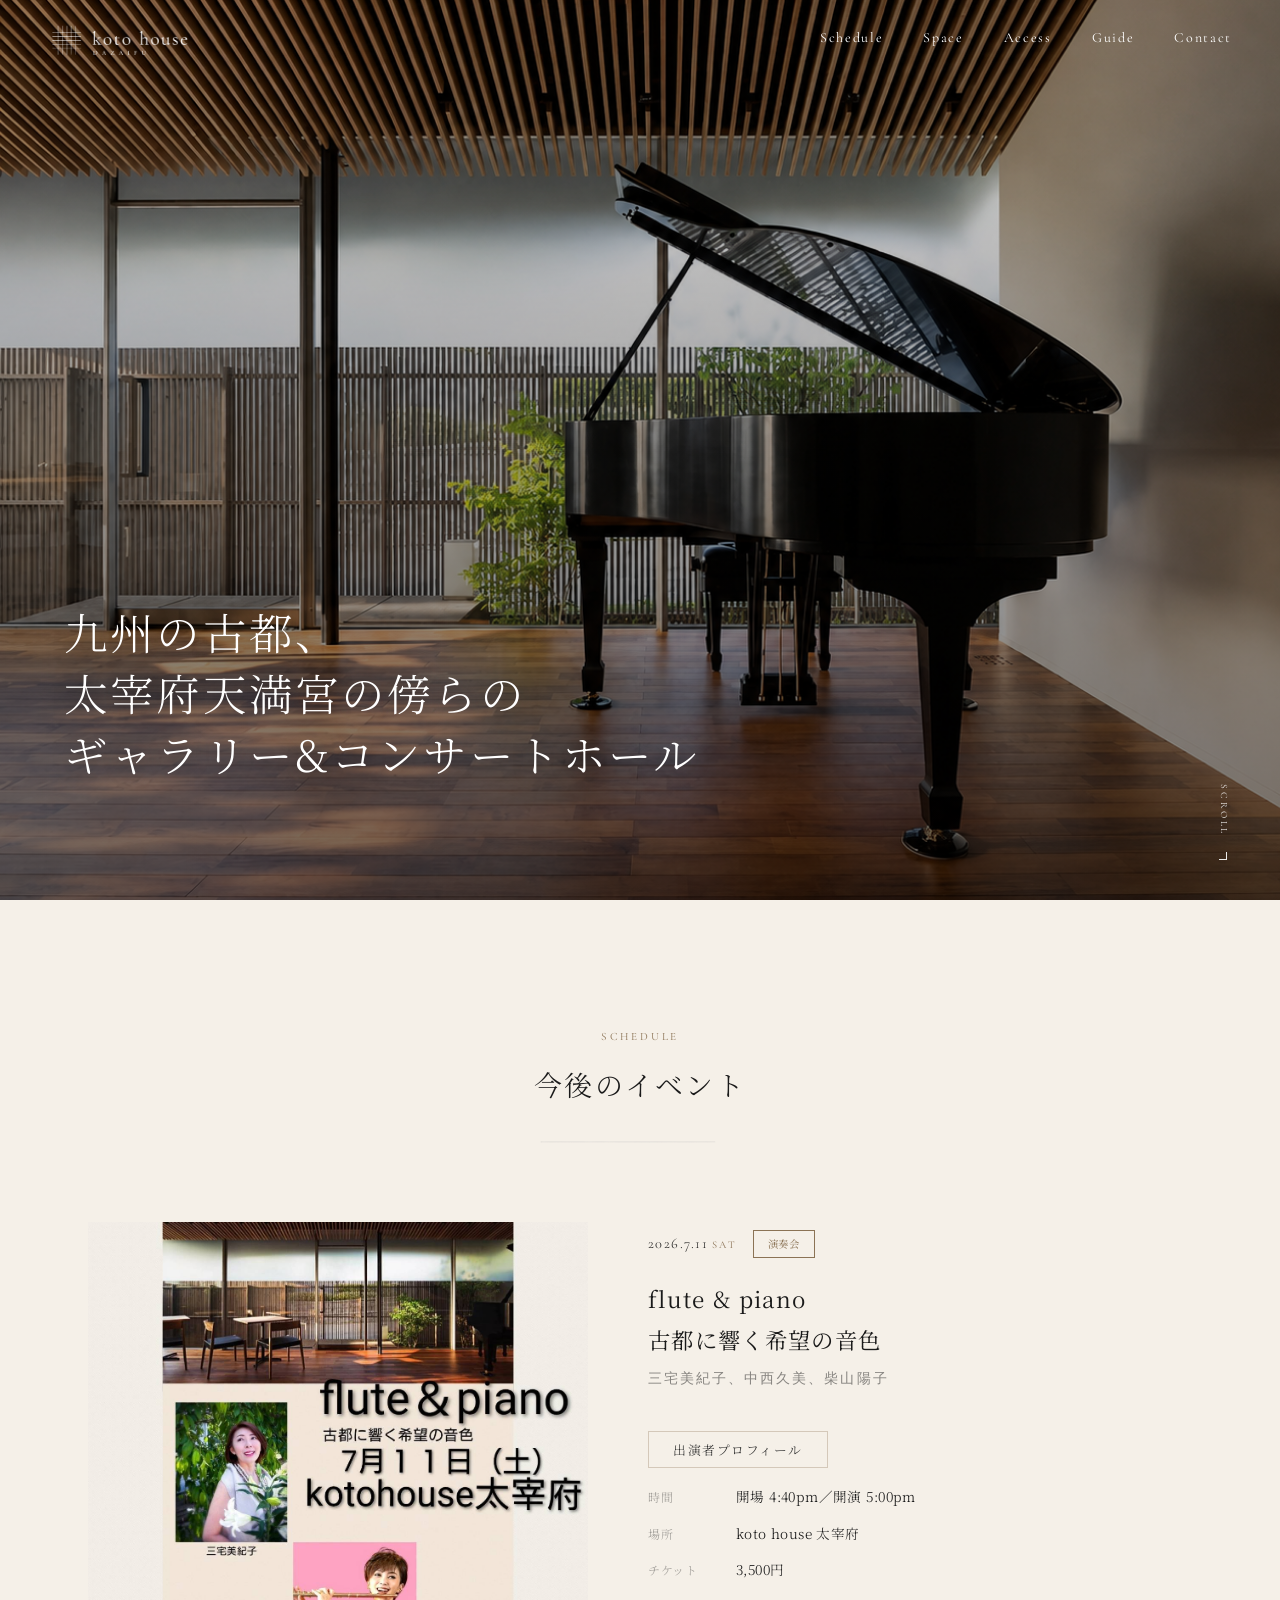
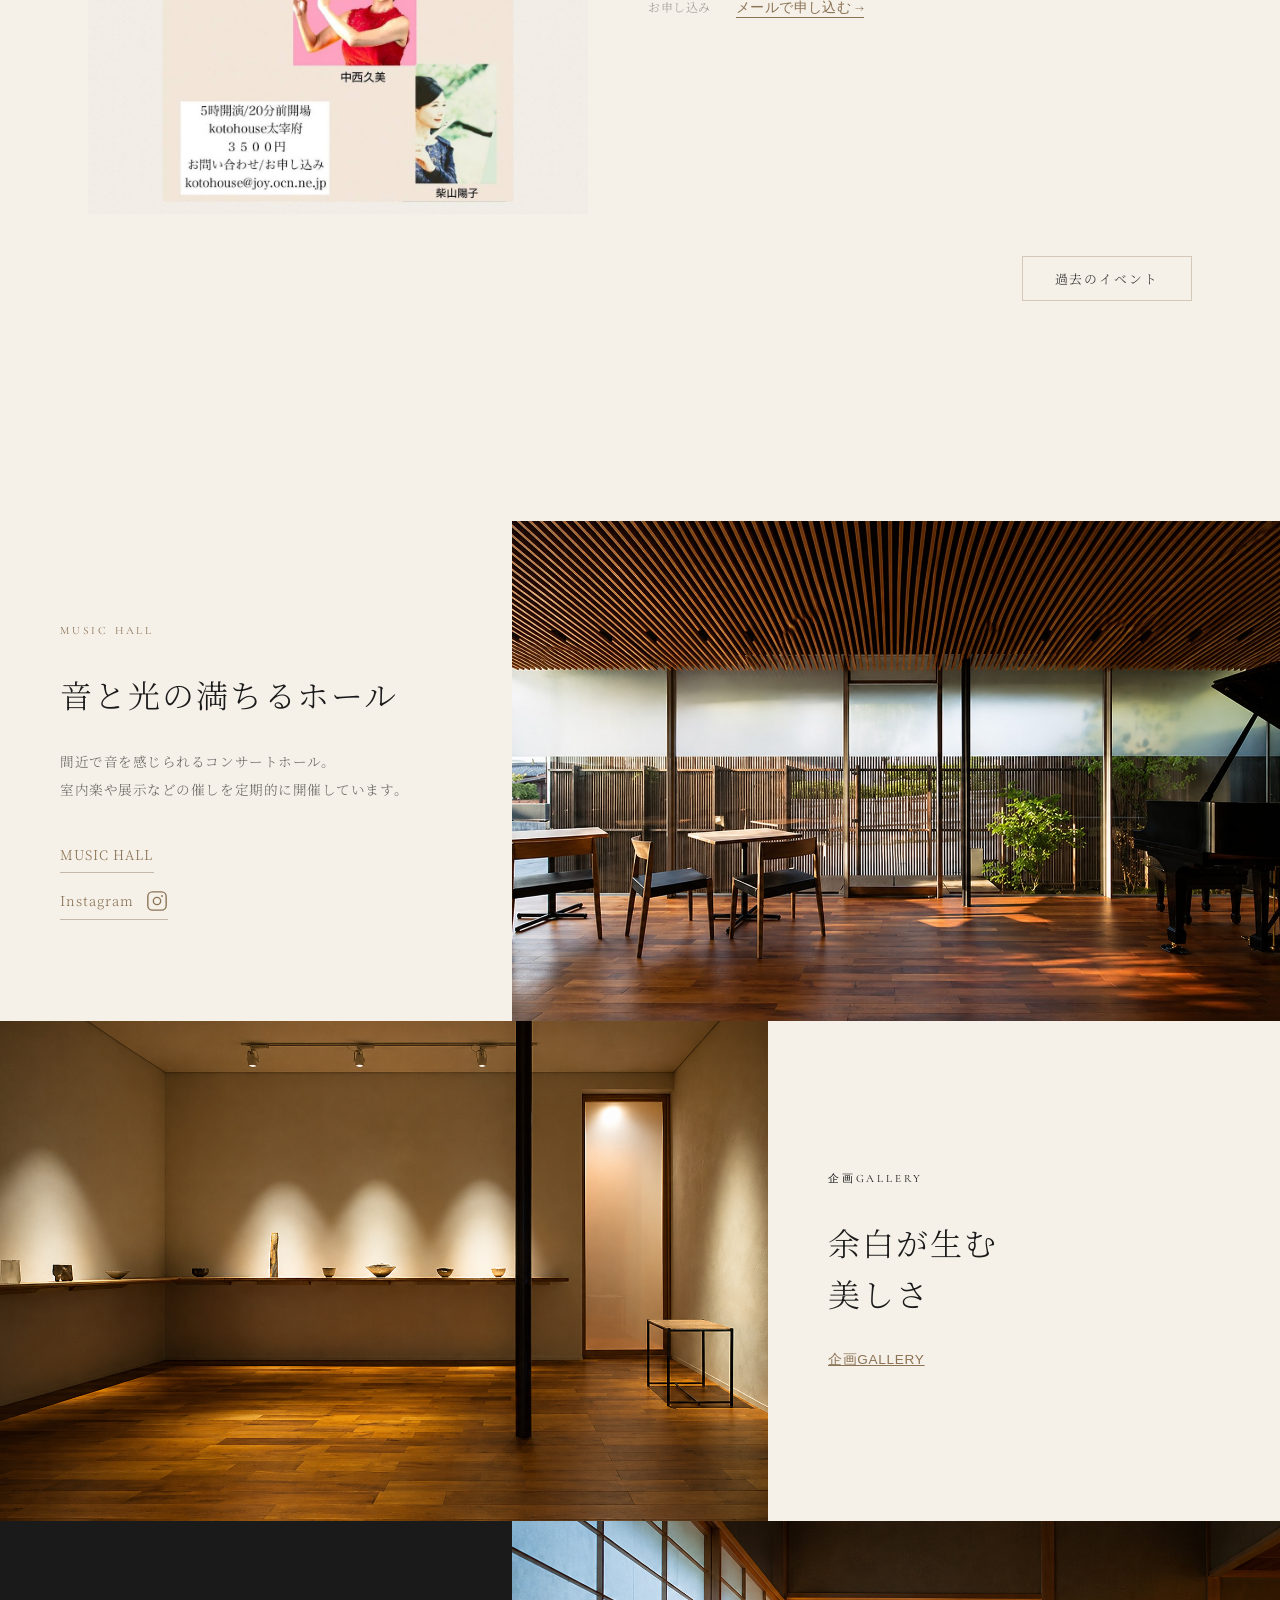
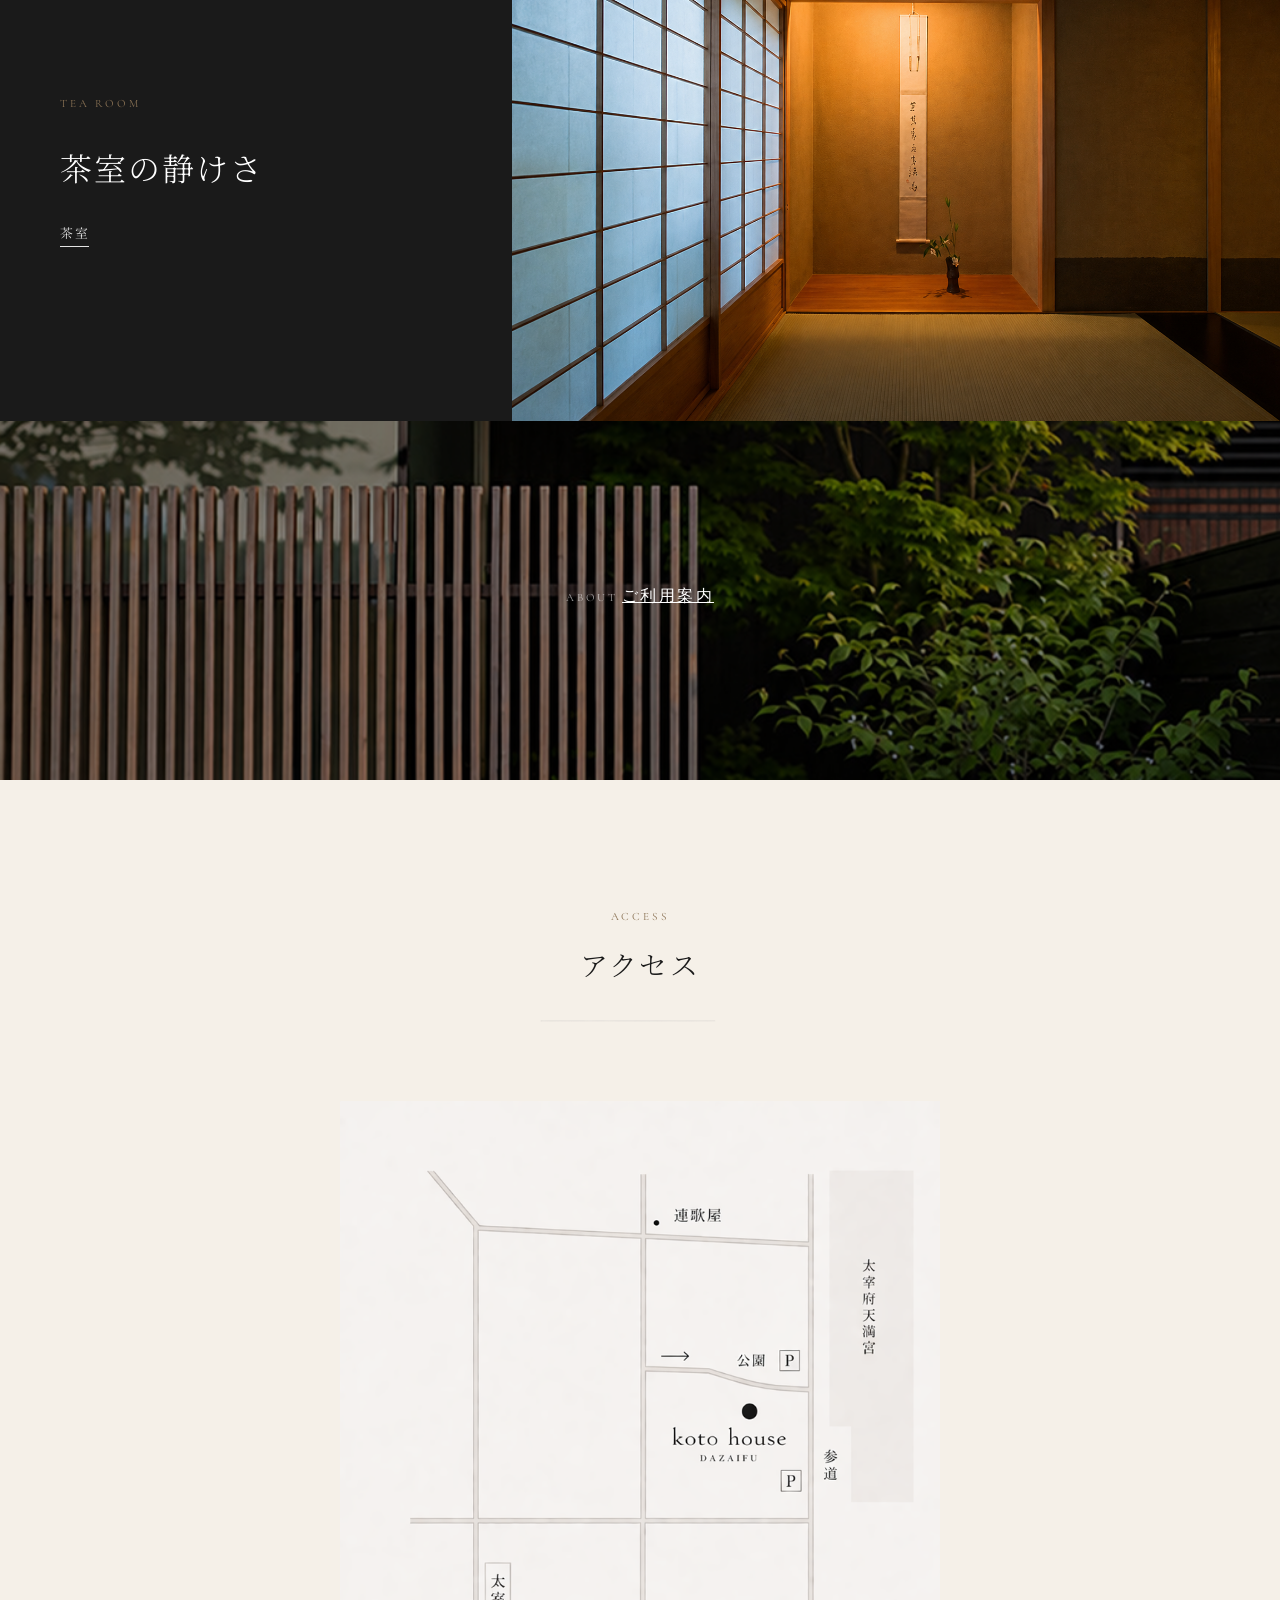
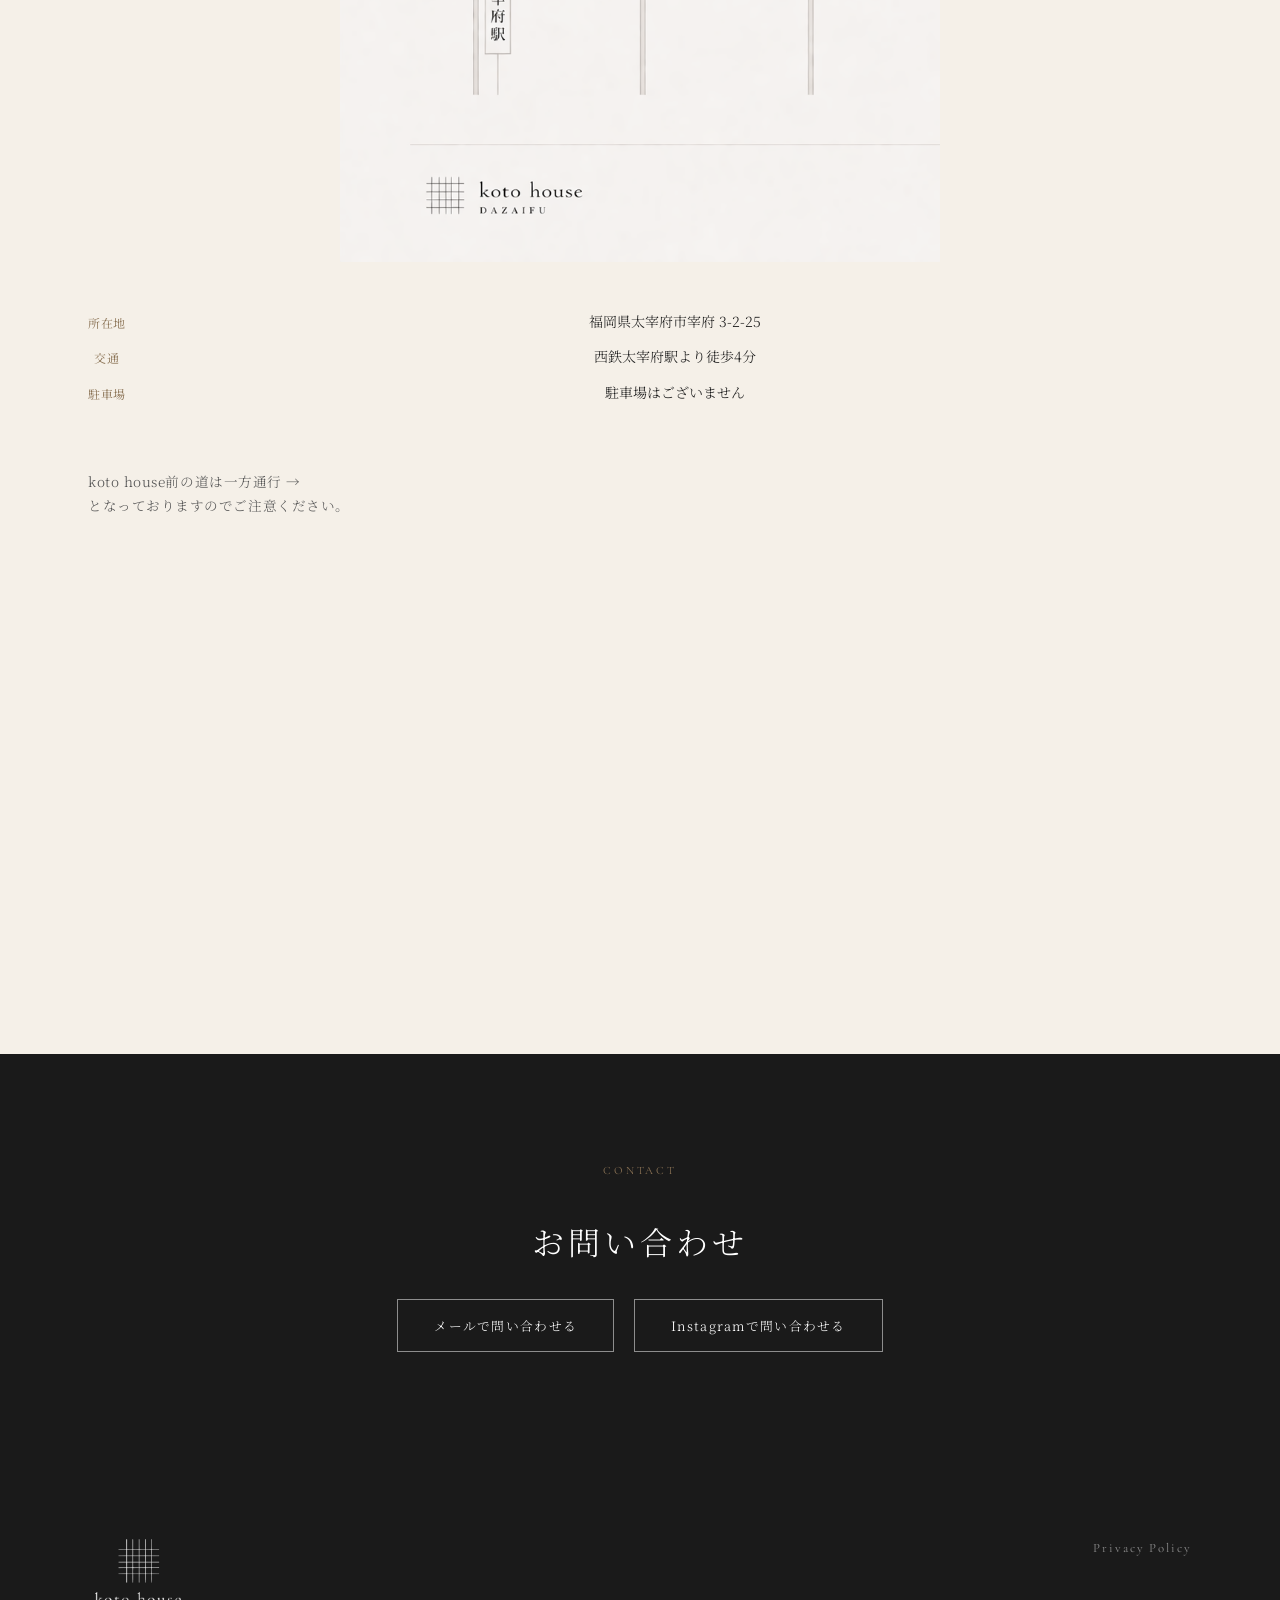
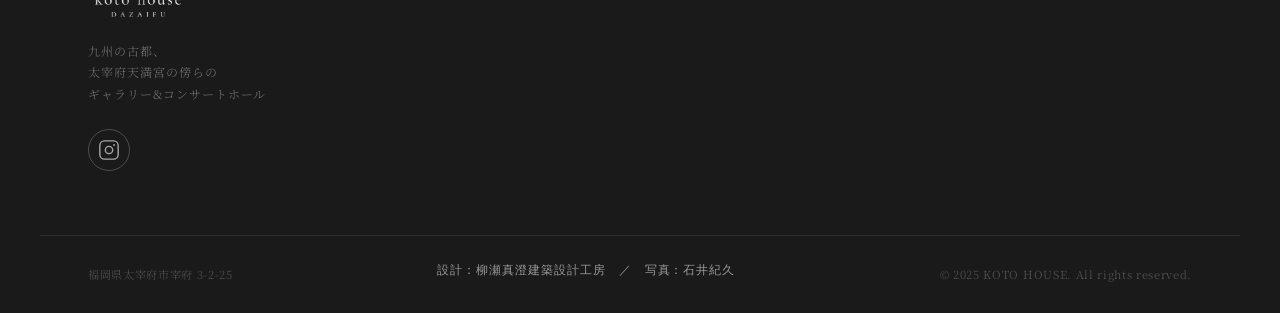
==== commit 68213b1b: "Fix performer modal body: change p to div to allow block-level children Co-Authored-By: Claude Sonne" ====
--- a/index.html
+++ b/index.html
@@ -385,7 +385,7 @@
       <button class="form-modal__close" type="button" data-performer-modal-close aria-label="プロフィールを閉じる">×</button>
       <p class="form-modal__label">PROFILE</p>
       <h2 class="form-modal__title" id="performer-modal-title"></h2>
-      <p class="performer-modal__body" id="performer-modal-body"></p>
+      <div class="performer-modal__body" id="performer-modal-body"></div>
     </div>
   </div>
 
@@ -419,6 +419,6 @@
   </footer>
 
   <script data-cfasync="false" src="/cdn-cgi/scripts/5c5dd728/cloudflare-static/email-decode.min.js"></script>
-  <script src="assets/js/main.js?v=20260527-profile-button"></script>
+  <script src="assets/js/main.js?v=20260603"></script>
 </body>
 </html>
--- a/assets/css/style.css
+++ b/assets/css/style.css
@@ -564,6 +564,25 @@
   margin-top: 42px;
 }
 
+.schedule__past-btn {
+  display: inline-block;
+  padding: 0.6rem 2rem;
+  border: 1px solid var(--color-border, rgba(139,115,85,0.32));
+  color: var(--color-text, #2a2a2a);
+  font-family: var(--font-jp, 'Noto Serif JP', serif);
+  font-size: 0.8rem;
+  font-weight: 300;
+  letter-spacing: 0.15em;
+  text-decoration: none;
+  transition: background 0.2s, color 0.2s;
+}
+
+.schedule__past-btn:hover {
+  background: var(--color-accent, #8b7355);
+  color: #fff;
+  border-color: var(--color-accent, #8b7355);
+}
+
 .schedule-list {
   display: flex;
   flex-direction: column;
@@ -850,6 +869,27 @@
 }
 
 .event-card__mail:hover { opacity: 0.6; }
+
+.event-card__profile-btn {
+  display: inline-block;
+  margin: 0.75rem 0 1rem;
+  padding: 0.5rem 1.5rem;
+  border: 1px solid var(--color-border, rgba(139,115,85,0.32));
+  background: transparent;
+  color: var(--color-text, #2a2a2a);
+  font-family: var(--font-jp, 'Noto Serif JP', serif);
+  font-size: 0.8rem;
+  font-weight: 300;
+  letter-spacing: 0.12em;
+  cursor: pointer;
+  transition: background 0.2s, color 0.2s, border-color 0.2s;
+}
+
+.event-card__profile-btn:hover {
+  background: var(--color-accent, #8b7355);
+  color: #fff;
+  border-color: var(--color-accent, #8b7355);
+}
 
 .event-card__soldout {
   display: inline-flex;
@@ -2768,4 +2808,113 @@
 
 .form-modal[hidden] { display: none !important; }
 
+.form-modal {
+  display: flex;
+  align-items: center;
+  justify-content: center;
+  position: fixed;
+  inset: 0;
+  z-index: 1000;
+  background: rgba(0, 0, 0, 0.6);
+  opacity: 0;
+  transition: opacity 0.3s ease;
+  padding: 1rem;
+}
+
+.form-modal.is-open {
+  opacity: 1;
+}
+
+.form-modal__panel {
+  background: var(--color-bg, #f5f0e8);
+  border-radius: 0;
+  padding: 2rem;
+  width: 100%;
+  max-width: 520px;
+  max-height: 90vh;
+  overflow-y: auto;
+  position: relative;
+  font-family: var(--font-jp);
+}
+
+.form-modal--dark .form-modal__panel {
+  background: #1a1a1a;
+  color: #fff;
+}
+
+.form-modal__close {
+  position: absolute;
+  top: 1rem;
+  right: 1rem;
+  background: none;
+  border: none;
+  font-size: 1.5rem;
+  cursor: pointer;
+  color: inherit;
+}
+
+.form-modal__backdrop {
+  position: fixed;
+  inset: 0;
+  z-index: -1;
+  background: none;
+  border: none;
+  cursor: pointer;
+}
+
+.form-modal__label {
+  font-size: 0.75rem;
+  letter-spacing: 0.15em;
+  margin-bottom: 0.5rem;
+  opacity: 0.6;
+  font-family: var(--font-en);
+}
+
+.form-modal__title {
+  font-family: var(--font-en);
+  font-weight: 300;
+  font-size: 1.5rem;
+  letter-spacing: 0.05em;
+  margin-bottom: 1.5rem;
+}
+
+.form-modal__field {
+  display: flex;
+  flex-direction: column;
+  gap: 0.4rem;
+  margin-bottom: 1rem;
+}
+
+.form-modal__field input,
+.form-modal__field select,
+.form-modal__field textarea {
+  padding: 0.6rem 0.8rem;
+  border: 1px solid var(--color-border, rgba(139,115,85,0.32));
+  border-radius: 0;
+  font-size: 1rem;
+  width: 100%;
+  font-family: var(--font-jp);
+  font-weight: 300;
+}
+
+.form-modal__submit {
+  width: 100%;
+  padding: 0.75rem;
+  background: var(--color-accent, #8b7355);
+  color: #fff;
+  border: none;
+  border-radius: 0;
+  font-size: 1rem;
+  cursor: pointer;
+  margin-top: 0.5rem;
+  font-family: var(--font-jp);
+  font-weight: 300;
+  letter-spacing: 0.1em;
+}
+
+.form-modal__message {
+  margin-top: 1rem;
+  text-align: center;
+}
+
 .seo-title { position: absolute; width: 1px; height: 1px; overflow: hidden; clip: rect(0,0,0,0); white-space: nowrap; }
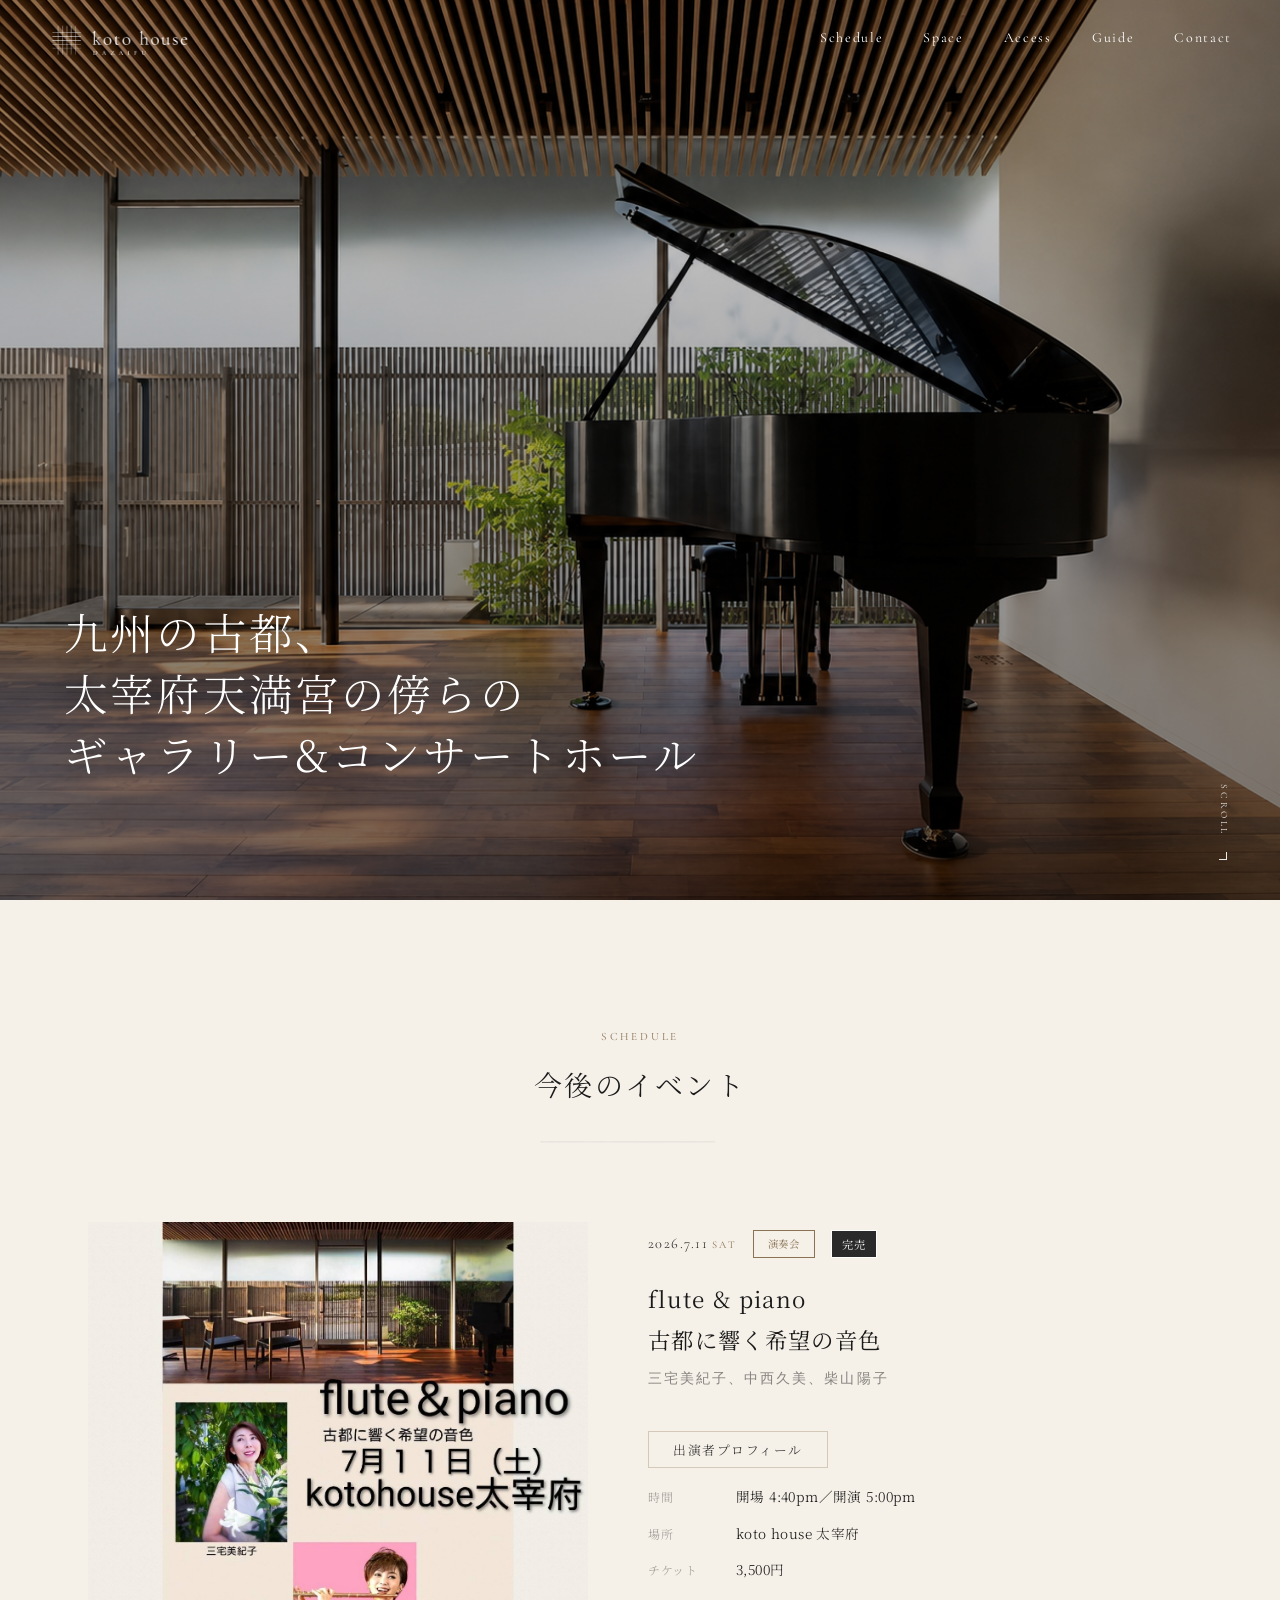
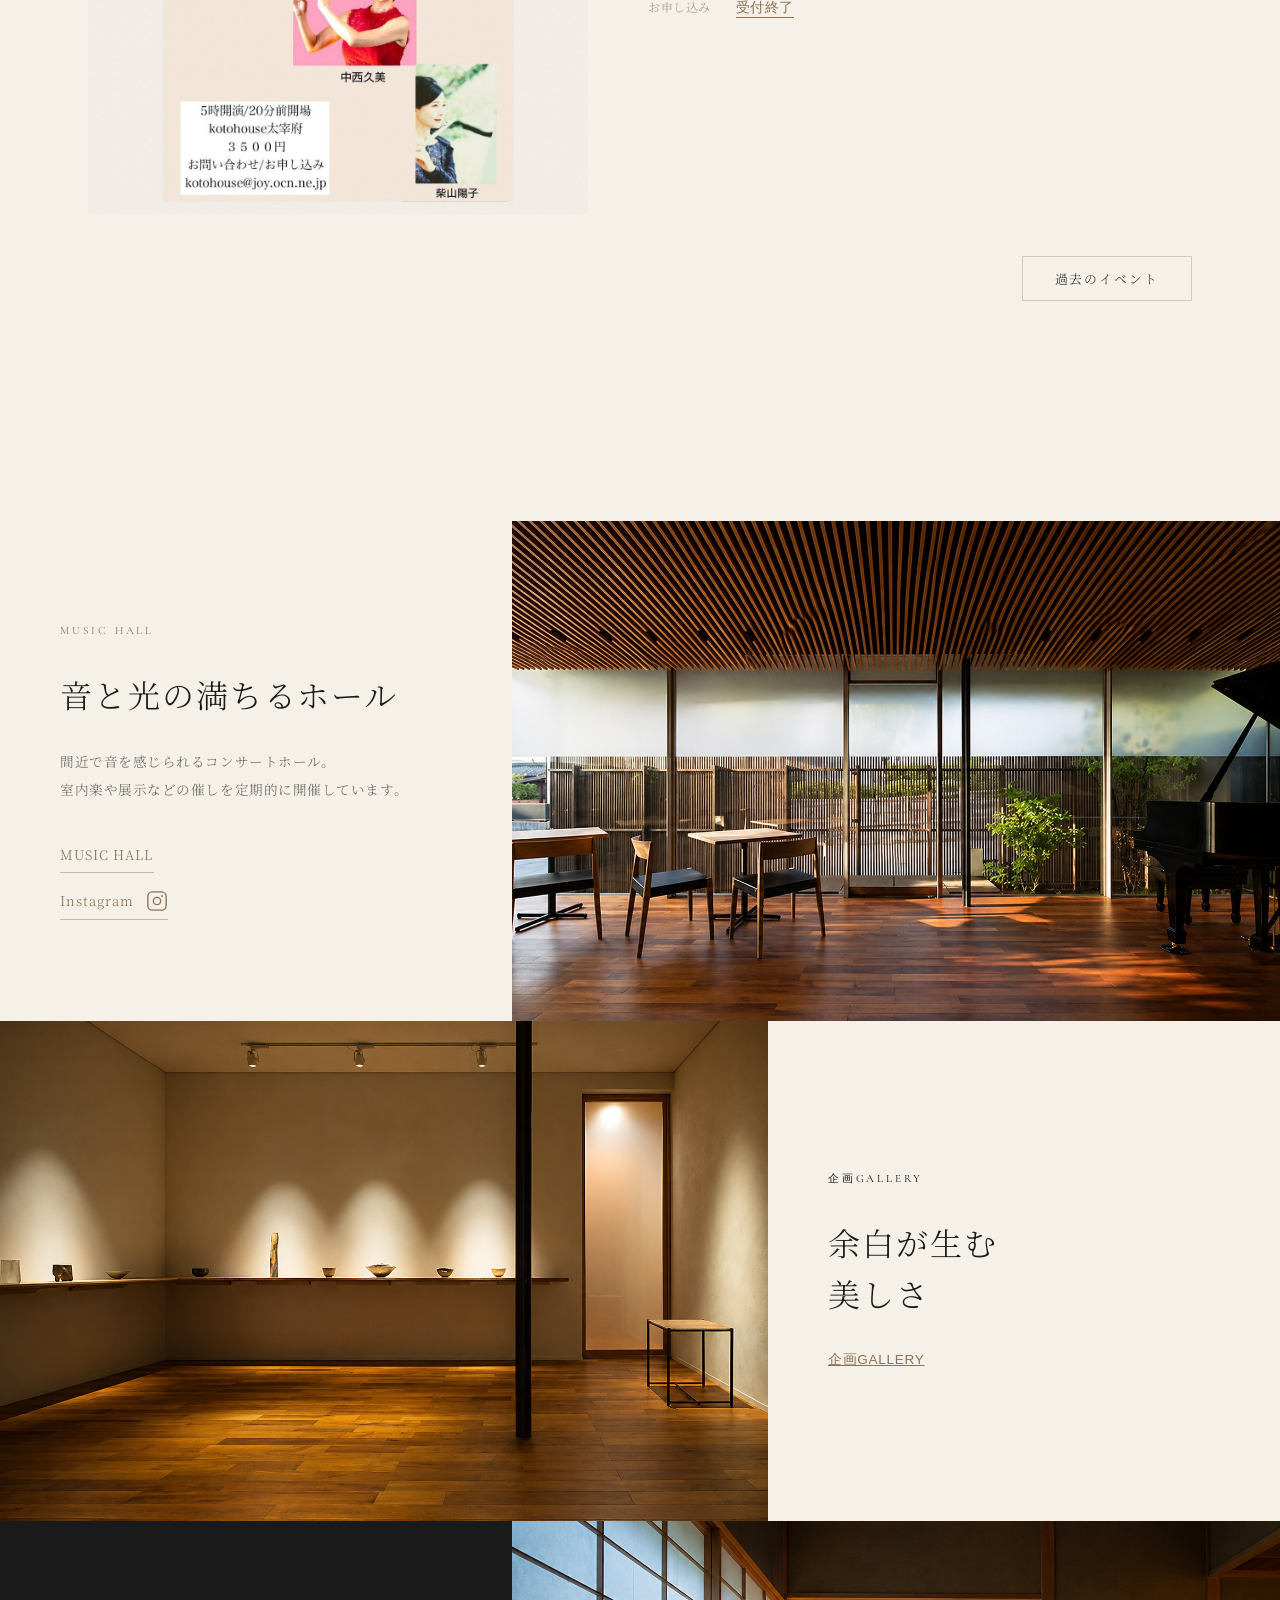
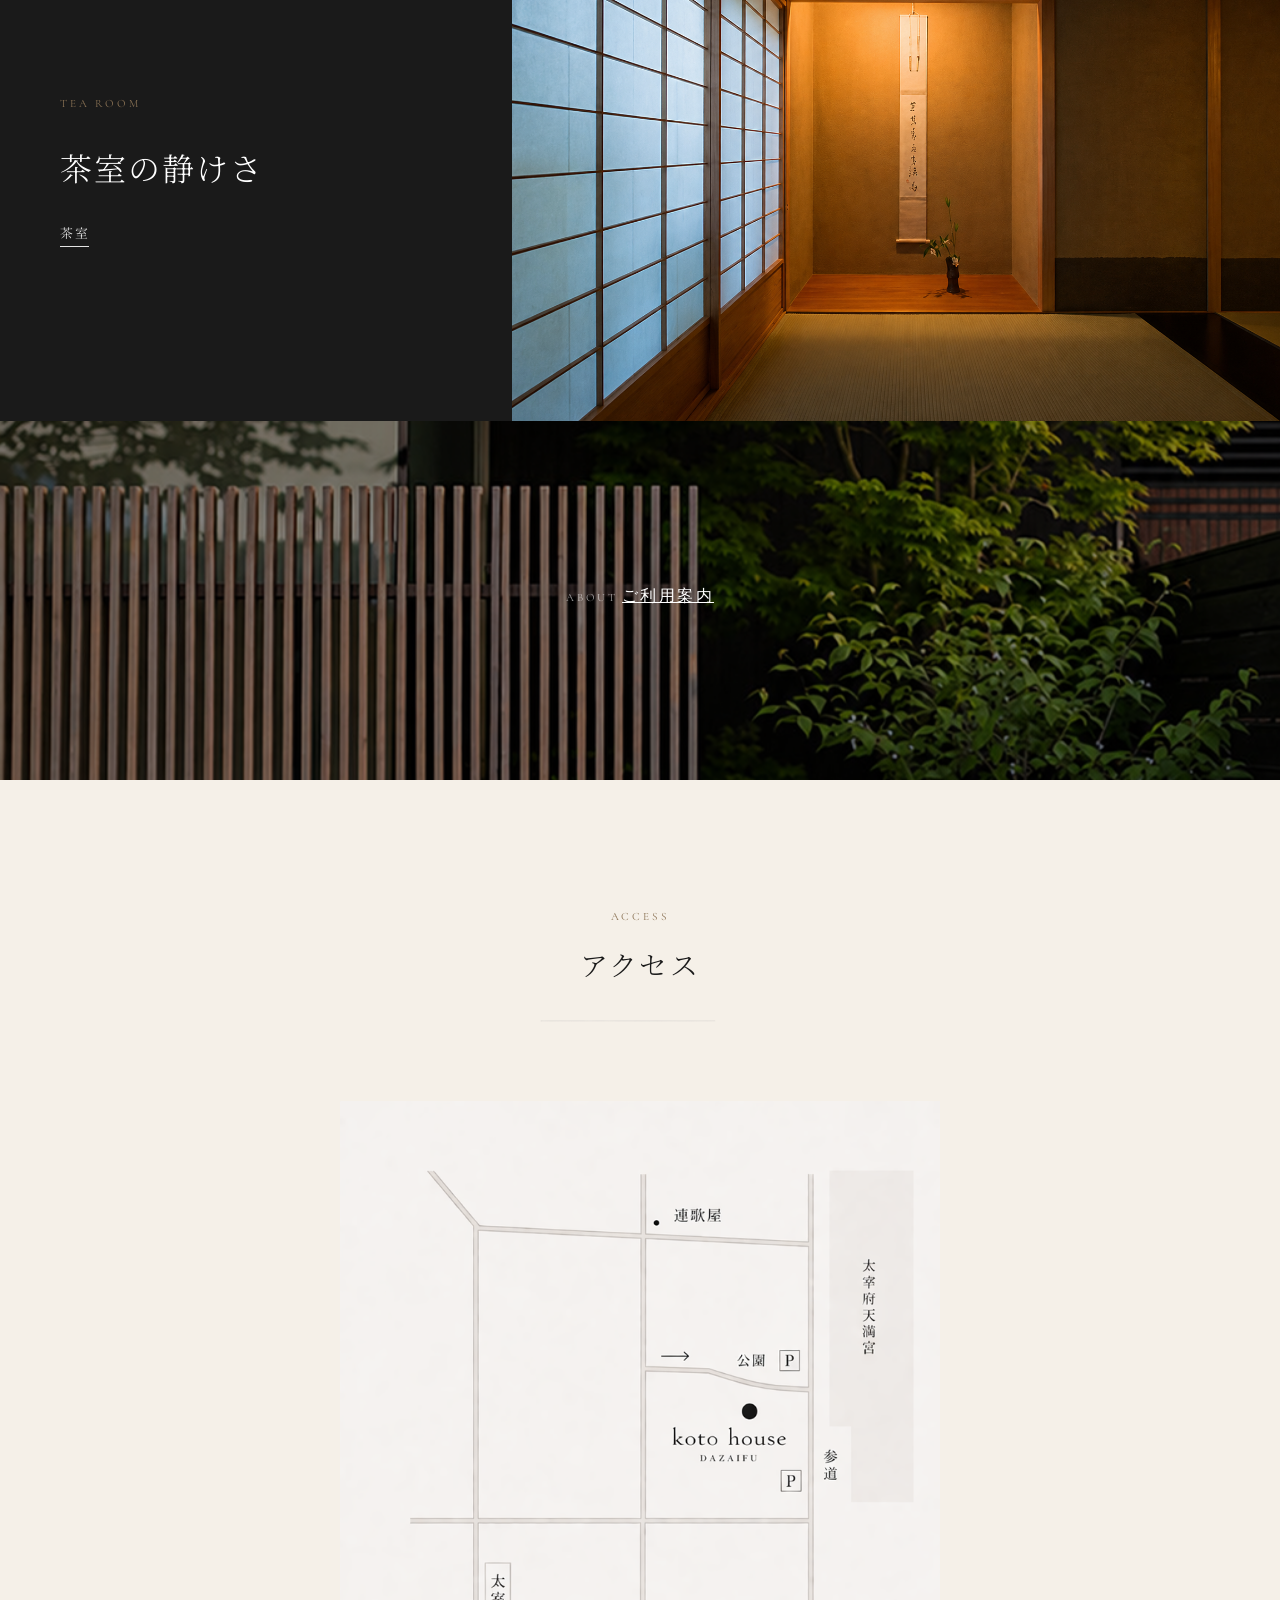
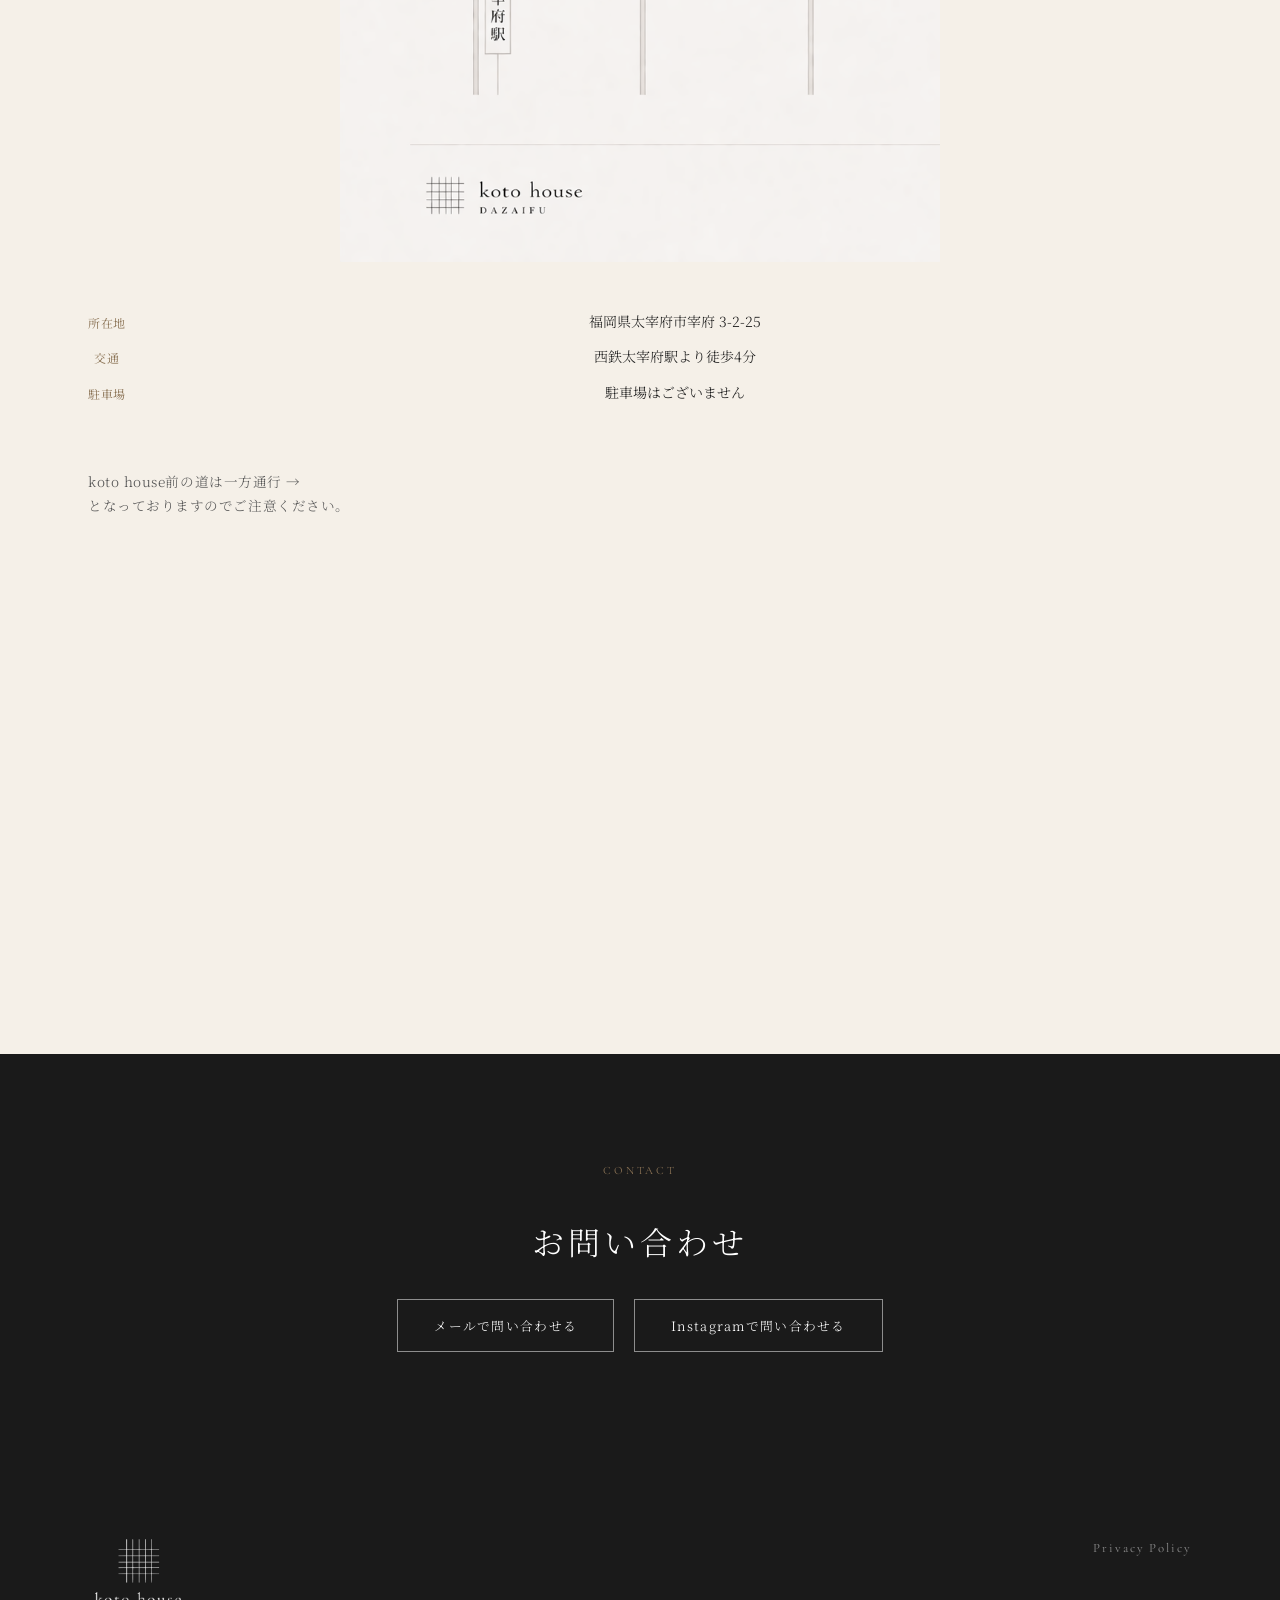
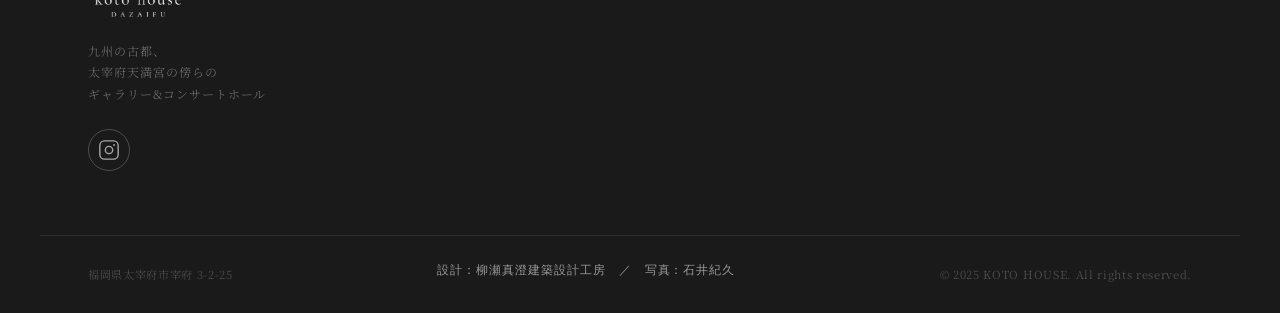
==== commit 42bf3689: "Add soldout badge and disable ticket application for flute & piano concert Co-Authored-By: Claude Op" ====
--- a/index.html
+++ b/index.html
@@ -4,7 +4,8 @@
   <meta charset="UTF-8">
   <meta name="viewport" content="width=device-width, initial-scale=1.0">
   <meta name="google-site-verification" content="5l8g4iYaHxybB0YobkbJAicx1CLKFB10DGPTapw8rK8">
-  <title>koto house | 太宰府天満宮そばのギャラリー＆コンサートホール</title>
+  <title>koto house｜太宰府天満宮そばのギャラリー＆コンサートホール</title>
+  <meta name="title" content="koto house｜太宰府天満宮そばのギャラリー＆コンサートホール">
   <meta name="description" content="太宰府天満宮のほど近くに佇む、ギャラリー＆コンサートホール「Koto House（ことはうす・コトハウス）」。グランドピアノを備えたホールでは室内楽コンサートや展示を定期開催。太宰府で音と静寂に満ちた時間をお過ごしください。">
   <link rel="preconnect" href="https://fonts.googleapis.com">
   <link rel="preconnect" href="https://fonts.gstatic.com" crossorigin>
@@ -13,7 +14,7 @@
   <link rel="apple-touch-icon" href="/apple-touch-icon.png">
   <link rel="stylesheet" href="assets/css/style.css?v=20260530-hero-seo-title">
   <!-- OGP -->
-  <meta property="og:title" content="koto houseー九州の古都、 太宰府天満宮の傍らの ギャラリー&amp;コンサートホール">
+  <meta property="og:title" content="koto house｜太宰府天満宮そばのギャラリー＆コンサートホール">
   <meta property="og:description" content="九州の古都、太宰府天満宮の傍らのギャラリー&コンサートホール">
   <meta property="og:image" content="https://koto-house.com/assets/images/musichall/hero.jpg">
   <meta property="og:image:secure_url" content="https://koto-house.com/assets/images/musichall/hero.jpg">
@@ -141,6 +142,7 @@
             <div class="event-card__meta">
               <span class="event-card__date">2026.7.11 <span class="event-card__day">SAT</span></span>
               <span class="badge badge--concert">演奏会</span>
+              <span class="badge badge--soldout">完売</span>
             </div>
             <h3 class="event-card__title">flute &amp; piano<br class="sp-only"> 古都に響く希望の音色</h3>
             <p class="event-card__subtitle event-card__performers">三宅美紀子、中西久美、柴山陽子</p>
@@ -161,7 +163,7 @@
               <div class="event-card__info-row">
                 <dt>お申し込み</dt>
                 <dd>
-                  <a href="#ticket-modal" class="event-card__mail">メールで申し込む →</a>
+                  <span class="event-card__mail event-card__mail--soldout">受付終了</span>
                 </dd>
               </div>
             </dl>
@@ -283,7 +285,7 @@
           <span class="section-label section-label--accent">CONTACT</span>
           <h2 class="guide-contact__heading">お問い合わせ</h2>
           <div class="guide-contact__btns">
-            <a href="#contact-modal" class="guide-contact__btn" data-form-modal-open="contact">メールで問い合わせる</a>
+            <a href="#" class="guide-contact__btn" data-form-modal-open="contact">メールで問い合わせる</a>
             <a href="https://www.instagram.com/kot_ohouse/" target="_blank" rel="noopener noreferrer" class="guide-contact__btn">Instagramで問い合わせる</a>
           </div>
         </div>
@@ -335,6 +337,10 @@
           <label class="form-modal__field">
             <span>メッセージ・備考</span>
             <textarea name="メッセージ・備考" rows="5"></textarea>
+          </label>
+          <label class="form-modal__checkbox">
+            <input type="checkbox" name="今後のコンサート情報を希望" value="希望する" checked>
+            <span>今後のコンサート・イベント情報のメール案内を希望する</span>
           </label>
           <button class="form-modal__submit" type="submit">申し込む</button>
         </div>
--- a/assets/css/style.css
+++ b/assets/css/style.css
@@ -671,6 +671,23 @@
   border-color: rgba(26,26,26,0.35);
 }
 
+.badge--soldout {
+  background: var(--color-text, #2a2a2a);
+  color: #fff;
+  font-family: var(--font-jp, 'Noto Serif JP', serif);
+  font-size: 0.7rem;
+  letter-spacing: 0.1em;
+  padding: 0.2rem 0.6rem;
+}
+
+.event-card__mail--soldout {
+  color: var(--color-text-muted, #999);
+  font-size: 0.85rem;
+  cursor: default;
+  text-decoration: none;
+  pointer-events: none;
+}
+
 .schedule-info {
   display: flex;
   flex-direction: column;
@@ -2556,6 +2573,18 @@
   line-height: 1.5;
 }
 
+.musichall-title {
+  padding: 3rem 2rem 2rem;
+}
+
+.musichall-title h1 {
+  font-family: var(--font-en, 'Cormorant Garamond', serif);
+  font-size: 2.5rem;
+  font-weight: 300;
+  letter-spacing: 0.2em;
+  color: var(--color-text, #2a2a2a);
+}
+
 .musichall-intro {
   background: var(--color-bg);
   padding: 96px 0 80px;
@@ -2917,4 +2946,20 @@
   text-align: center;
 }
 
+.form-modal__checkbox {
+  display: flex;
+  align-items: flex-start;
+  gap: 0.5rem;
+  margin: 1rem 0;
+  font-size: 0.85rem;
+  font-family: var(--font-jp, 'Noto Serif JP', serif);
+  cursor: pointer;
+}
+
+.form-modal__checkbox input[type="checkbox"] {
+  width: auto;
+  margin-top: 0.2rem;
+  accent-color: var(--color-accent, #8b7355);
+}
+
 .seo-title { position: absolute; width: 1px; height: 1px; overflow: hidden; clip: rect(0,0,0,0); white-space: nowrap; }
